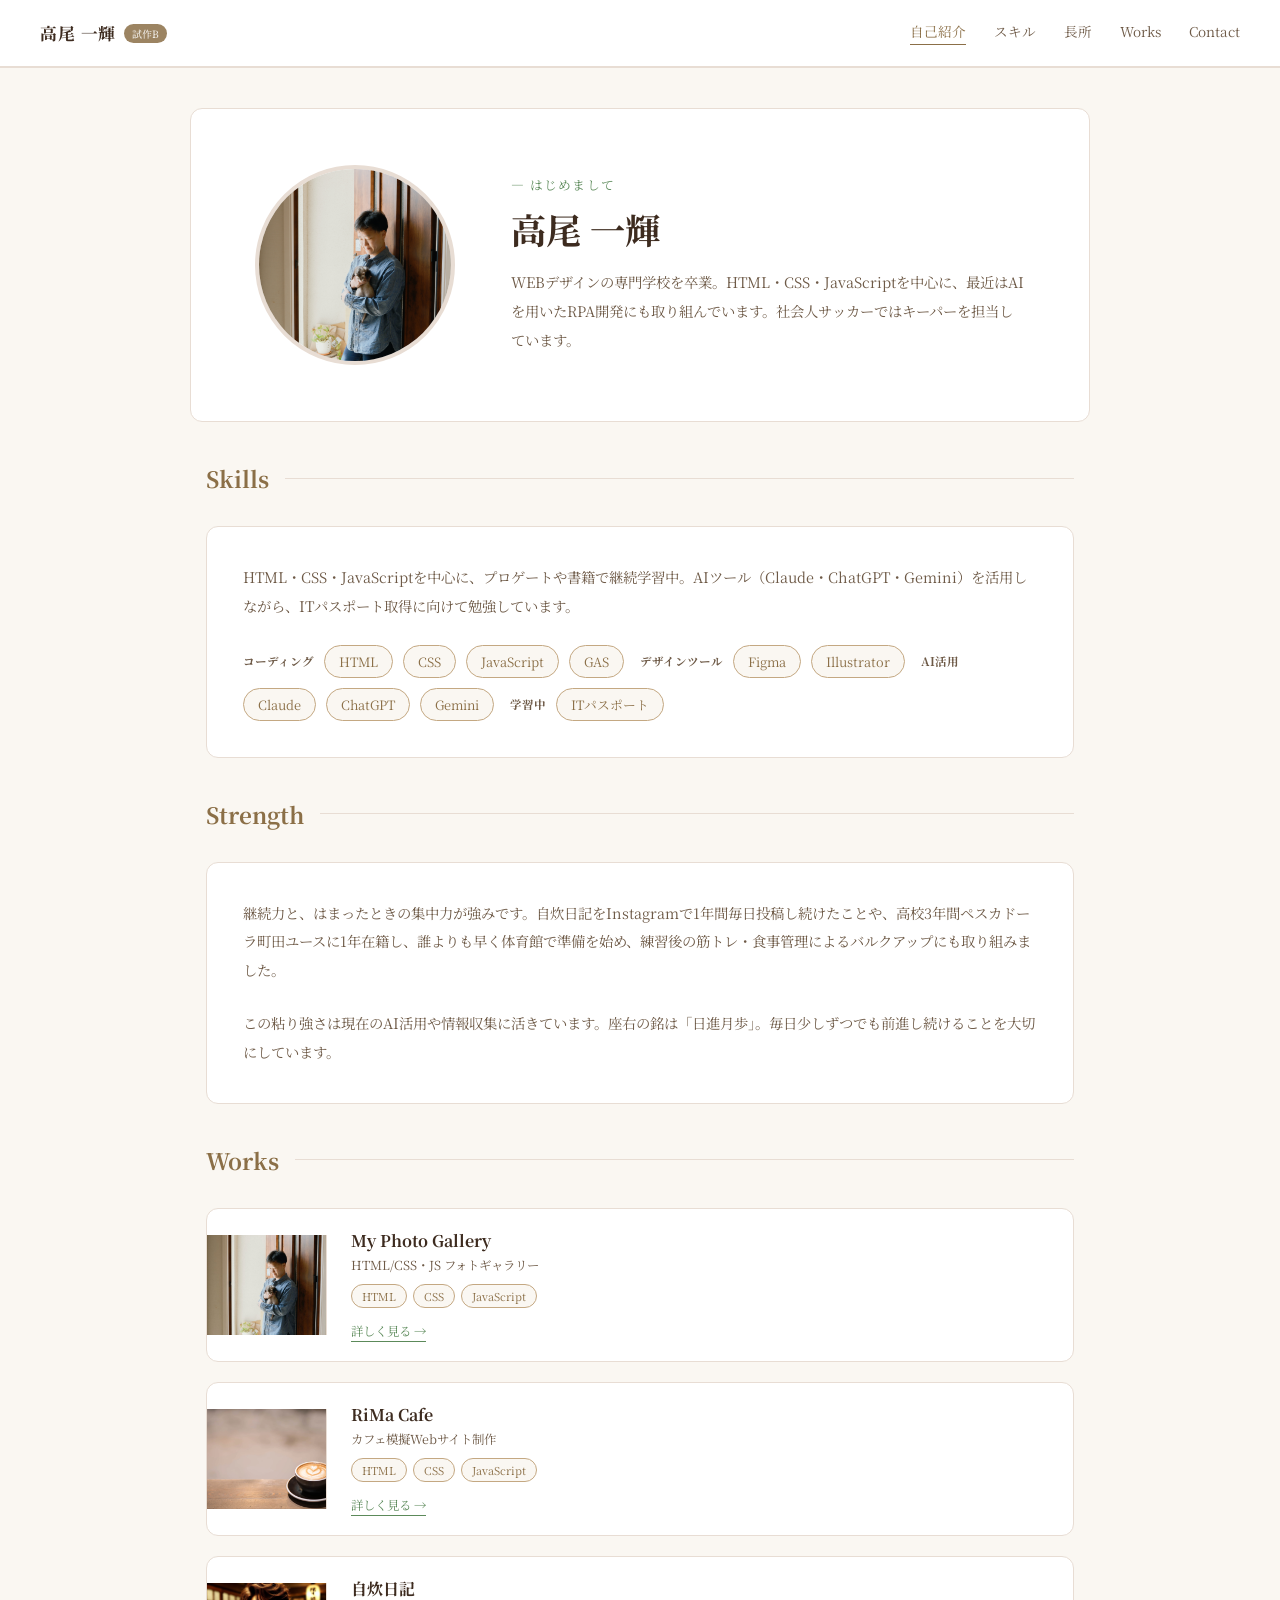
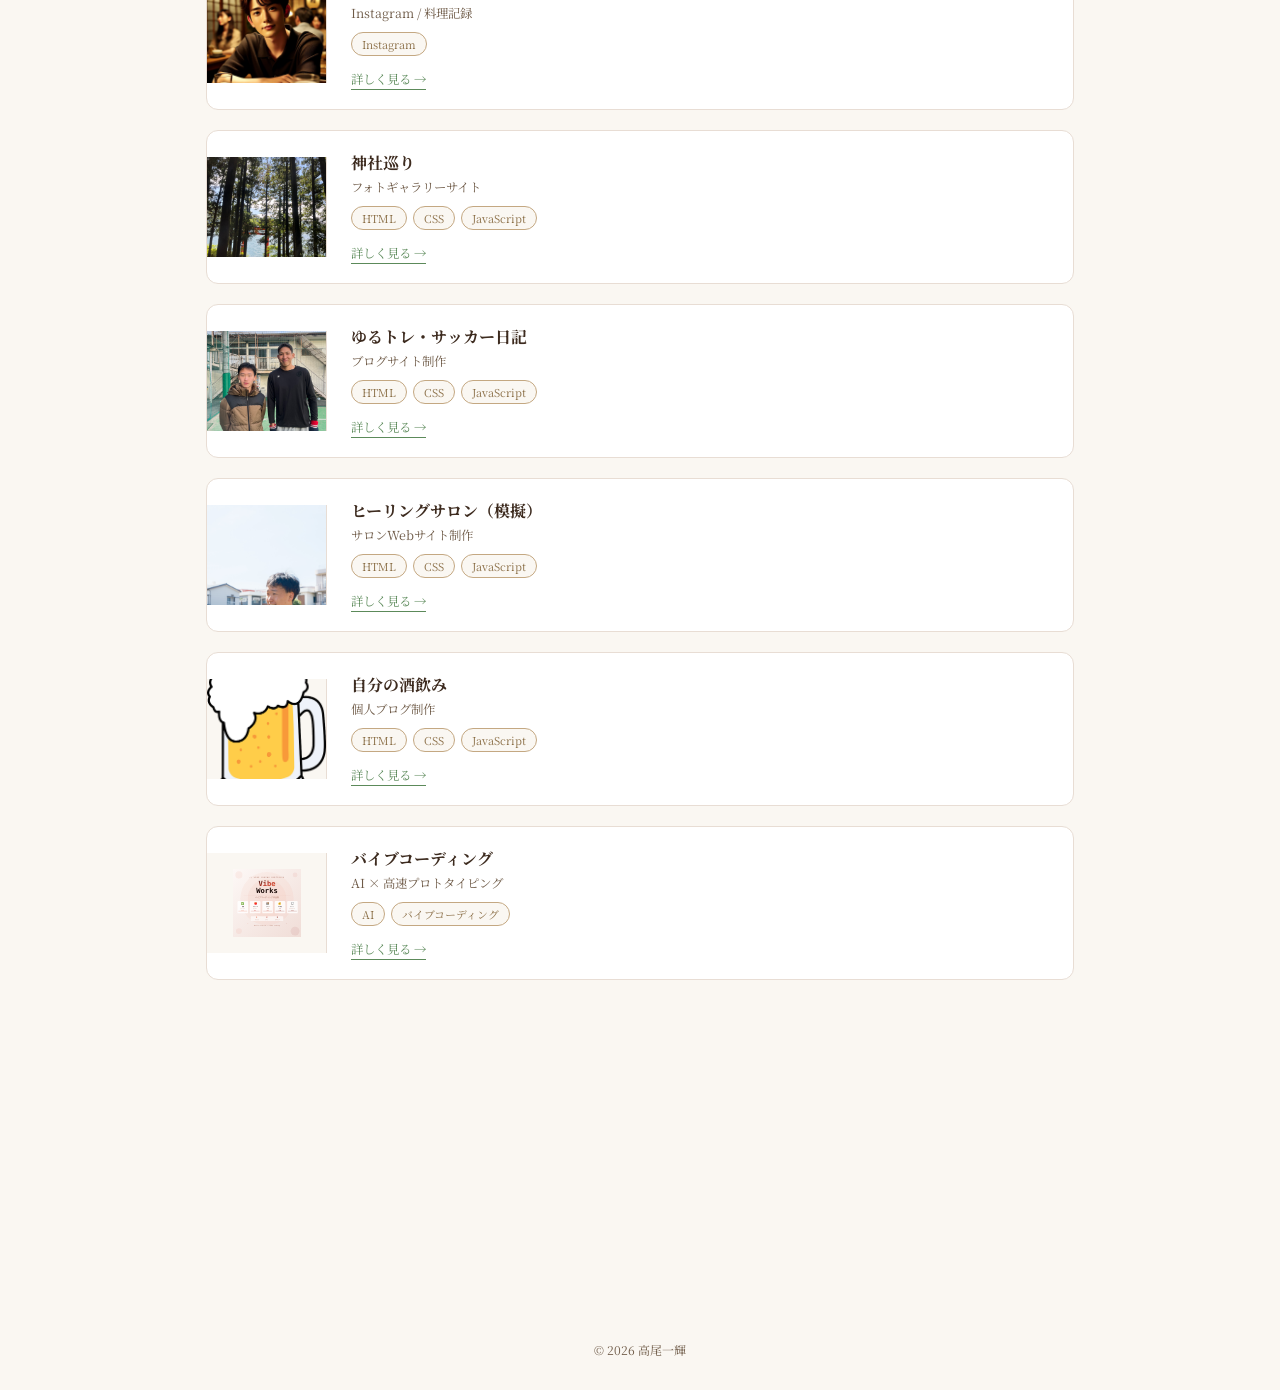
==== portfolio-b/index.html @ 4221ee62 "Add portfolio-b/ as a self-contained standalone copy of mockup B Design B (natural/earth-tone) was c" ====
<!DOCTYPE html>
<html lang="ja">
<head>
<meta charset="UTF-8">
<meta name="viewport" content="width=device-width, initial-scale=1">
<title>高尾一輝　ポートフォリオ</title>
<meta name="description" content="高尾一輝のポートフォリオサイト。HTML/CSS・JavaScript・AI活用によるWeb制作の作品を掲載しています。">
<meta property="og:title" content="高尾一輝　ポートフォリオ">
<meta property="og:description" content="HTML/CSS・JavaScript・AI活用によるWeb制作の作品集">
<meta property="og:type" content="website">
<meta property="og:url" content="https://kazukitakao.netlify.app/">
<meta property="og:image" content="https://kazukitakao.netlify.app/images/og-image.jpg">
<meta name="twitter:card" content="summary_large_image">
<link rel="icon" type="image/png" href="images/kazu_ai.png">
<link rel="preconnect" href="https://fonts.googleapis.com">
<link rel="preconnect" href="https://fonts.gstatic.com" crossorigin>
<link href="https://fonts.googleapis.com/css2?family=Noto+Serif+JP:wght@400;700&display=swap" rel="stylesheet">
<style>
  :root {
    --bg: #FAF7F2;
    --surface: #FFFFFF;
    --text: #3D2B1F;
    --sub: #6E5A47; /* #9C8476はコントラスト不足(3.29〜3.51:1)だったため濃色に(6.1〜6.5:1) */
    --accent: #8B6F47;
    --light: #C4A882;
    --green: #5C8A5A;
    --border: #E8DDD4;
  }
  * { margin: 0; padding: 0; box-sizing: border-box; }
  html { scroll-behavior: smooth; }
  body { font-family: 'Noto Serif JP', serif; background: var(--bg); color: var(--text); }
  section[id] { scroll-margin-top: 84px; }

  .label-badge {
    font-size: 10px; padding: 2px 8px; border-radius: 10px;
    background: var(--accent); color: #fff;
    margin-left: 8px; white-space: nowrap; opacity: 0.85; flex-shrink: 0;
  }

  /* Header */
  header {
    background: var(--surface);
    border-bottom: 2px solid var(--border);
    display: flex; align-items: center;
    padding: 0 40px; height: 68px;
    position: sticky; top: 0; z-index: 100;
  }
  header h1 { font-size: 1.05rem; font-weight: 700; color: var(--text); letter-spacing: 0.05em; }
  .desktop-nav { margin-left: auto; display: flex; gap: 28px; }
  .desktop-nav a {
    font-size: 0.85rem; color: var(--sub);
    text-decoration: none; position: relative; padding-bottom: 4px;
  }
  .desktop-nav a::after {
    content: ''; position: absolute; bottom: 0; left: 0;
    width: 0; height: 1px; background: var(--accent);
    transition: width 0.3s;
  }
  .desktop-nav a:hover::after { width: 100%; }
  .desktop-nav a:hover { color: var(--accent); }

  /* ハンバーガー（モバイルのみ） */
  .hamburger {
    display: none;
    width: 44px; height: 44px;
    border: none; background: transparent;
    cursor: pointer; position: relative; z-index: 200;
    margin-left: auto;
  }
  .hamburger span {
    display: block; position: absolute; left: 50%; top: 50%;
    width: 20px; height: 2px; background: var(--accent);
    transform: translate(-50%, -50%);
    transition: all 0.3s;
  }
  .hamburger span:nth-child(1) { margin-top: -6px; }
  .hamburger span:nth-child(3) { margin-top: 6px; }
  .hamburger.active span:nth-child(1) { margin-top: 0; transform: translate(-50%, -50%) rotate(45deg); }
  .hamburger.active span:nth-child(2) { opacity: 0; }
  .hamburger.active span:nth-child(3) { margin-top: 0; transform: translate(-50%, -50%) rotate(-45deg); }

  .mobile-nav {
    position: fixed; top: 68px; right: -100%;
    width: 72%; max-width: 280px; height: calc(100vh - 68px);
    background: var(--surface); border-left: 1px solid var(--border);
    transition: right 0.3s; z-index: 150;
    display: flex; flex-direction: column; padding: 12px 0;
  }
  .mobile-nav.open { right: 0; }
  .mobile-nav a {
    padding: 16px 32px; color: var(--text); text-decoration: none;
    font-size: 0.9rem; border-bottom: 1px solid var(--border);
  }

  /* Hero */
  .hero {
    max-width: 900px; margin: 40px auto;
    background: var(--surface);
    border-radius: 12px;
    padding: 56px 64px;
    display: flex; align-items: center; gap: 56px;
    border: 1px solid var(--border);
  }
  .hero img {
    width: 200px; height: 200px; object-fit: cover;
    border-radius: 50%;
    border: 4px solid var(--border);
    flex-shrink: 0;
  }
  .hero-text .greeting { font-size: 0.8rem; color: var(--green); letter-spacing: 0.1em; margin-bottom: 12px; }
  .hero-text h2 { font-size: 2.2rem; font-weight: 700; margin-bottom: 16px; line-height: 1.3; }
  .hero-text p { font-size: 0.9rem; line-height: 2; color: var(--sub); }

  /* Section */
  section { max-width: 900px; margin: 40px auto; padding: 0 16px; }

  .section-header {
    display: flex; align-items: center; gap: 16px; margin-bottom: 32px;
  }
  .section-header h2 { font-size: 1.4rem; color: var(--accent); }
  .section-header::after {
    content: ''; flex: 1; height: 1px; background: var(--border);
  }

  /* Works */
  .works-list { display: flex; flex-direction: column; gap: 20px; }
  .work-card {
    background: var(--surface); border: 1px solid var(--border);
    border-radius: 12px; overflow: hidden;
    display: flex; align-items: center;
    transition: box-shadow 0.3s, transform 0.3s;
  }
  .work-card:hover { box-shadow: 0 6px 24px rgba(139,111,71,0.16); transform: translateY(-3px); }
  .work-card .thumb {
    width: 120px; height: 100px; flex-shrink: 0;
    object-fit: cover;
    background: var(--bg);
    border-right: 1px solid var(--border);
  }
  .work-card .card-body { padding: 20px 24px; text-align: left; }
  .work-card .card-title { font-size: 1rem; font-weight: 700; margin-bottom: 4px; }
  .work-card .card-sub { font-size: 0.78rem; color: var(--sub); margin-bottom: 10px; }
  .card-tags { display: flex; flex-wrap: wrap; gap: 6px; margin-bottom: 10px; }
  .tag-mini {
    font-size: 0.68rem; padding: 3px 10px;
    background: var(--bg); border: 1px solid var(--light);
    border-radius: 12px; color: var(--accent);
  }
  .work-card a.view-link {
    font-size: 0.78rem; color: var(--green);
    text-decoration: none; border-bottom: 1px solid var(--green);
    padding-bottom: 1px; transition: opacity 0.2s;
  }
  .work-card a.view-link:hover { opacity: 0.7; }

  /* Skills / Strength */
  .skills-box {
    background: var(--surface); border: 1px solid var(--border);
    border-radius: 12px; padding: 36px;
  }
  .skills-box p { font-size: 0.9rem; line-height: 2; color: var(--sub); margin-bottom: 24px; }
  .skills-box p:last-child { margin-bottom: 0; }
  .skill-tags { display: flex; flex-wrap: wrap; align-items: center; gap: 10px; }
  .tag-group-label { font-size: 0.72rem; font-weight: 700; color: var(--sub); margin-left: 6px; }
  .tag-group-label:first-child { margin-left: 0; }
  .tag {
    font-size: 0.8rem; padding: 6px 14px;
    background: var(--bg); border: 1px solid var(--light);
    border-radius: 20px; color: var(--accent);
  }

  /* Contact */
  .contact-box {
    background: var(--accent);
    border-radius: 12px; padding: 56px;
    text-align: center; margin-bottom: 40px;
  }
  .contact-box h3 { color: #fff; font-size: 1.4rem; margin-bottom: 8px; }
  .contact-box p { color: rgba(255,255,255,0.75); font-size: 0.85rem; margin-bottom: 28px; }
  .contact-box .contact-btn {
    display: inline-block;
    background: #fff; color: var(--accent);
    border: none; border-radius: 30px;
    padding: 14px 36px; font-size: 0.95rem; font-weight: 700;
    font-family: 'Noto Serif JP', serif;
    text-decoration: none;
    cursor: pointer; transition: transform 0.2s;
  }
  .contact-box .contact-btn:hover { transform: scale(1.03); }

  footer { text-align: center; padding: 32px; color: var(--sub); font-size: 0.75rem; }

  /* ナビ：現在地ハイライト（PC・モバイル共通） */
  .desktop-nav a.current { color: var(--accent); }
  .desktop-nav a.current::after { width: 100%; }
  .mobile-nav a.current { color: var(--accent); font-weight: 700; background: var(--bg); }

  /* トップへ戻るボタン */
  #to-top {
    position: fixed; right: 24px; bottom: 24px; z-index: 900;
    width: 48px; height: 48px; border: none; border-radius: 50%;
    background: var(--accent); color: #fff; font-size: 1.2rem; cursor: pointer;
    opacity: 0; visibility: hidden; transform: translateY(12px);
    transition: opacity 0.3s, transform 0.3s, visibility 0.3s;
  }
  #to-top.visible { opacity: 1; visibility: visible; transform: none; }
  #to-top:hover { transform: scale(1.05); }

  /* スクロール出現アニメーション */
  .fade-up { opacity: 0; transform: translateY(24px); transition: opacity 0.7s ease, transform 0.7s ease; }
  .fade-up.is-visible { opacity: 1; transform: none; }

  @media (prefers-reduced-motion: reduce) {
    html { scroll-behavior: auto; }
    .fade-up { opacity: 1; transform: none; transition: none; }
  }

  /* レスポンシブ */
  @media (max-width: 700px) {
    header { padding: 0 20px; }
    .desktop-nav { display: none; }
    .hamburger { display: block; }
    .hero { flex-direction: column; text-align: center; padding: 40px 24px; gap: 24px; margin: 16px; }
    .hero img { width: 150px; height: 150px; }
    .work-card { flex-direction: column; align-items: stretch; }
    .work-card .thumb { width: 100%; height: 160px; border-right: none; border-bottom: 1px solid var(--border); }
    .work-card .card-body { text-align: center; }
  }

  /* ===== ロゴスプラッシュ（KAZUKI TAKAO ブランドマーク） =====
     4-1-4方式：完成画像1枚をそのままフェードアップ表示するだけのシンプルな構成。
     Figmaでフォント・文字サイズ調整済みの完成画像(kt-logo-full.png)を
     分割・再配置せず実物のまま使うことで、位置ズレ等のトラブルを避ける。 */
  body.kt-splash-active { overflow: hidden; }
  #kt-splash {
    position: fixed; inset: 0; z-index: 9999;
    background: #ffffff;
    display: flex; align-items: center; justify-content: center;
    transition: opacity 0.6s ease;
  }
  #kt-splash.fadeout { opacity: 0; pointer-events: none; }

  #kt-splash-logo {
    width: min(88vw, 460px); height: auto;
    opacity: 0;
    animation: kt-logo-zoomin 0.8s ease forwards;
  }
  @keyframes kt-logo-zoomin {
    from { opacity: 0; transform: scale(0.85); }
    to { opacity: 1; transform: scale(1); }
  }

  @media (prefers-reduced-motion: reduce) {
    #kt-splash { display: none; }
  }
</style>
</head>
<body>

<div id="kt-splash" aria-hidden="true">
  <img id="kt-splash-logo" src="images/kt-logo-full.png" alt="KAZUKI TAKAO">
</div>

<header>
  <h1>高尾 一輝</h1>
  <span class="label-badge">試作B</span>
  <nav class="desktop-nav">
    <a href="#about">自己紹介</a>
    <a href="#skills">スキル</a>
    <a href="#strength">長所</a>
    <a href="#works">Works</a>
    <a href="#contact">Contact</a>
  </nav>
  <button class="hamburger" type="button" aria-label="メニューを開く" aria-expanded="false" aria-controls="mobile-nav">
    <span></span><span></span><span></span>
  </button>
</header>

<nav id="mobile-nav" class="mobile-nav" aria-label="モバイルメニュー">
  <a href="#about">自己紹介</a>
  <a href="#skills">スキル</a>
  <a href="#strength">長所</a>
  <a href="#works">Works</a>
  <a href="#contact">Contact</a>
</nav>

<div class="hero" id="about">
  <img src="images/profile_new.jpeg" alt="プロフィール写真">
  <div class="hero-text">
    <div class="greeting">— はじめまして</div>
    <h2>高尾 一輝</h2>
    <p>WEBデザインの専門学校を卒業。HTML・CSS・JavaScriptを中心に、最近はAIを用いたRPA開発にも取り組んでいます。社会人サッカーではキーパーを担当しています。</p>
  </div>
</div>

<section id="skills">
  <div class="section-header"><h2>Skills</h2></div>
  <div class="skills-box">
    <p>HTML・CSS・JavaScriptを中心に、プロゲートや書籍で継続学習中。AIツール（Claude・ChatGPT・Gemini）を活用しながら、ITパスポート取得に向けて勉強しています。</p>
    <div class="skill-tags">
      <span class="tag-group-label">コーディング</span>
      <span class="tag">HTML</span>
      <span class="tag">CSS</span>
      <span class="tag">JavaScript</span>
      <span class="tag">GAS</span>
      <span class="tag-group-label">デザインツール</span>
      <span class="tag">Figma</span>
      <span class="tag">Illustrator</span>
      <span class="tag-group-label">AI活用</span>
      <span class="tag">Claude</span>
      <span class="tag">ChatGPT</span>
      <span class="tag">Gemini</span>
      <span class="tag-group-label">学習中</span>
      <span class="tag">ITパスポート</span>
    </div>
  </div>
</section>

<section id="strength">
  <div class="section-header"><h2>Strength</h2></div>
  <div class="skills-box">
    <p>継続力と、はまったときの集中力が強みです。自炊日記をInstagramで1年間毎日投稿し続けたことや、高校3年間ペスカドーラ町田ユースに1年在籍し、誰よりも早く体育館で準備を始め、練習後の筋トレ・食事管理によるバルクアップにも取り組みました。</p>
    <p>この粘り強さは現在のAI活用や情報収集に活きています。座右の銘は「日進月歩」。毎日少しずつでも前進し続けることを大切にしています。</p>
  </div>
</section>

<section id="works">
  <div class="section-header"><h2>Works</h2></div>
  <div class="works-list">
    <div class="work-card">
      <img class="thumb" loading="lazy" src="images/gallery_sample.jpeg" alt="My Photo Gallery">
      <div class="card-body">
        <div class="card-title">My Photo Gallery</div>
        <div class="card-sub">HTML/CSS・JS フォトギャラリー</div>
        <div class="card-tags"><span class="tag-mini">HTML</span><span class="tag-mini">CSS</span><span class="tag-mini">JavaScript</span></div>
        <a class="view-link" href="https://kazukitakao.netlify.app/My_photo_gallery/" target="_blank" rel="noopener">詳しく見る →</a>
      </div>
    </div>
    <div class="work-card">
      <img class="thumb" loading="lazy" src="images/hero_pc.webp" alt="RiMa Cafe">
      <div class="card-body">
        <div class="card-title">RiMa Cafe</div>
        <div class="card-sub">カフェ模擬Webサイト制作</div>
        <div class="card-tags"><span class="tag-mini">HTML</span><span class="tag-mini">CSS</span><span class="tag-mini">JavaScript</span></div>
        <a class="view-link" href="https://kazukitakao.netlify.app/rimacafe/" target="_blank" rel="noopener">詳しく見る →</a>
      </div>
    </div>
    <div class="work-card">
      <img class="thumb" loading="lazy" src="images/kazu_ai.png" alt="自炊日記">
      <div class="card-body">
        <div class="card-title">自炊日記</div>
        <div class="card-sub">Instagram / 料理記録</div>
        <div class="card-tags"><span class="tag-mini">Instagram</span></div>
        <a class="view-link" href="https://www.instagram.com/cooking.kazu01" target="_blank" rel="noopener">詳しく見る →</a>
      </div>
    </div>
    <div class="work-card">
      <img class="thumb" loading="lazy" src="images/img_2055.jpg" alt="神社巡り">
      <div class="card-body">
        <div class="card-title">神社巡り</div>
        <div class="card-sub">フォトギャラリーサイト</div>
        <div class="card-tags"><span class="tag-mini">HTML</span><span class="tag-mini">CSS</span><span class="tag-mini">JavaScript</span></div>
        <a class="view-link" href="https://kazukitakao.netlify.app/Demo-gallery/" target="_blank" rel="noopener">詳しく見る →</a>
      </div>
    </div>
    <div class="work-card">
      <img class="thumb" loading="lazy" src="images/grant4.jpeg" alt="ゆるトレ・サッカー日記">
      <div class="card-body">
        <div class="card-title">ゆるトレ・サッカー日記</div>
        <div class="card-sub">ブログサイト制作</div>
        <div class="card-tags"><span class="tag-mini">HTML</span><span class="tag-mini">CSS</span><span class="tag-mini">JavaScript</span></div>
        <a class="view-link" href="https://kazukitakao.netlify.app/kadai2/" target="_blank" rel="noopener">詳しく見る →</a>
      </div>
    </div>
    <div class="work-card">
      <img class="thumb" loading="lazy" src="images/heling_therapist.jpeg" alt="ヒーリングサロン（模擬）" style="object-position: center 25%;">
      <div class="card-body">
        <div class="card-title">ヒーリングサロン（模擬）</div>
        <div class="card-sub">サロンWebサイト制作</div>
        <div class="card-tags"><span class="tag-mini">HTML</span><span class="tag-mini">CSS</span><span class="tag-mini">JavaScript</span></div>
        <a class="view-link" href="https://kazukitakao.netlify.app/heling/" target="_blank" rel="noopener">詳しく見る →</a>
      </div>
    </div>
    <div class="work-card">
      <img class="thumb" loading="lazy" src="images/beel.png" alt="自分の酒飲み">
      <div class="card-body">
        <div class="card-title">自分の酒飲み</div>
        <div class="card-sub">個人ブログ制作</div>
        <div class="card-tags"><span class="tag-mini">HTML</span><span class="tag-mini">CSS</span><span class="tag-mini">JavaScript</span></div>
        <a class="view-link" href="https://kazukitakao.netlify.app/drink/" target="_blank" rel="noopener">詳しく見る →</a>
      </div>
    </div>
    <div class="work-card">
      <img class="thumb" loading="lazy" src="images/vibe_coding.svg" alt="バイブコーディング" style="object-fit: contain; padding: 16px; background: var(--bg);">
      <div class="card-body">
        <div class="card-title">バイブコーディング</div>
        <div class="card-sub">AI × 高速プロトタイピング</div>
        <div class="card-tags"><span class="tag-mini">AI</span><span class="tag-mini">バイブコーディング</span></div>
        <a class="view-link" href="https://kazukitakao.netlify.app/vibe/" target="_blank" rel="noopener">詳しく見る →</a>
      </div>
    </div>
  </div>
</section>

<section id="contact">
  <div class="contact-box">
    <h3>お問い合わせ</h3>
    <p>お仕事のご依頼・ご相談はこちらから</p>
    <a class="contact-btn" href="https://docs.google.com/forms/d/e/1FAIpQLSebplFTU_S-tZXLR4ASSA_NHL0_x-g35ypijREtJYZ09A0PBQ/viewform?usp=sf_link" target="_blank" rel="noopener">お問い合わせフォーム</a>
  </div>
</section>

<footer>© <span id="year"></span> 高尾一輝</footer>

<!-- トップへ戻るボタン -->
<button id="to-top" type="button" aria-label="ページの先頭へ戻る">↑</button>

<script>
  document.getElementById('year').textContent = new Date().getFullYear();

  // ロゴスプラッシュ（4-1-4方式：完成画像1枚をフェードアップ表示するだけ）
  (function () {
    const splash = document.getElementById('kt-splash');
    if (!splash) return;
    const reduceMotion = window.matchMedia('(prefers-reduced-motion: reduce)').matches;
    if (reduceMotion || sessionStorage.getItem('kt_logo_splash_shown_b')) {
      splash.style.display = 'none';
      return;
    }
    sessionStorage.setItem('kt_logo_splash_shown_b', '1');
    document.body.classList.add('kt-splash-active');

    setTimeout(() => {
      splash.classList.add('fadeout');
      document.body.classList.remove('kt-splash-active');
      setTimeout(() => { splash.style.display = 'none'; }, 700);
    }, 1800);
  })();

  // ハンバーガーメニュー
  const hamburger = document.querySelector('.hamburger');
  const mobileNav = document.getElementById('mobile-nav');
  const toggleMenu = (open) => {
    hamburger.classList.toggle('active', open);
    mobileNav.classList.toggle('open', open);
    hamburger.setAttribute('aria-expanded', open);
  };
  hamburger.addEventListener('click', () => toggleMenu(!hamburger.classList.contains('active')));
  mobileNav.querySelectorAll('a').forEach((a) => a.addEventListener('click', () => toggleMenu(false)));

  // スクロール出現アニメーション
  const fadeTargets = document.querySelectorAll('.hero, .skills-box, .work-card, .contact-box');
  fadeTargets.forEach((el) => el.classList.add('fade-up'));
  const io = new IntersectionObserver((entries) => {
    entries.forEach((entry) => {
      if (entry.isIntersecting) {
        entry.target.classList.add('is-visible');
        io.unobserve(entry.target);
      }
    });
  }, { rootMargin: '0px 0px -10% 0px' });
  fadeTargets.forEach((el) => io.observe(el));

  // トップへ戻るボタン
  const toTopBtn = document.getElementById('to-top');
  window.addEventListener('scroll', () => {
    toTopBtn.classList.toggle('visible', window.scrollY > 300);
  }, { passive: true });
  toTopBtn.addEventListener('click', () => {
    window.scrollTo({ top: 0, behavior: 'smooth' });
  });

  // PCナビの現在地ハイライト
  const navLinksAll = document.querySelectorAll('.desktop-nav a, .mobile-nav a');
  const currentObserver = new IntersectionObserver((entries) => {
    entries.forEach((entry) => {
      if (!entry.isIntersecting) return;
      navLinksAll.forEach((link) => {
        link.classList.toggle('current', link.getAttribute('href') === '#' + entry.target.id);
      });
    });
  }, { rootMargin: '-40% 0px -55% 0px' });
  document.querySelectorAll('#about, #skills, #strength, #works, #contact').forEach((sec) => currentObserver.observe(sec));
</script>
</body>
</html>
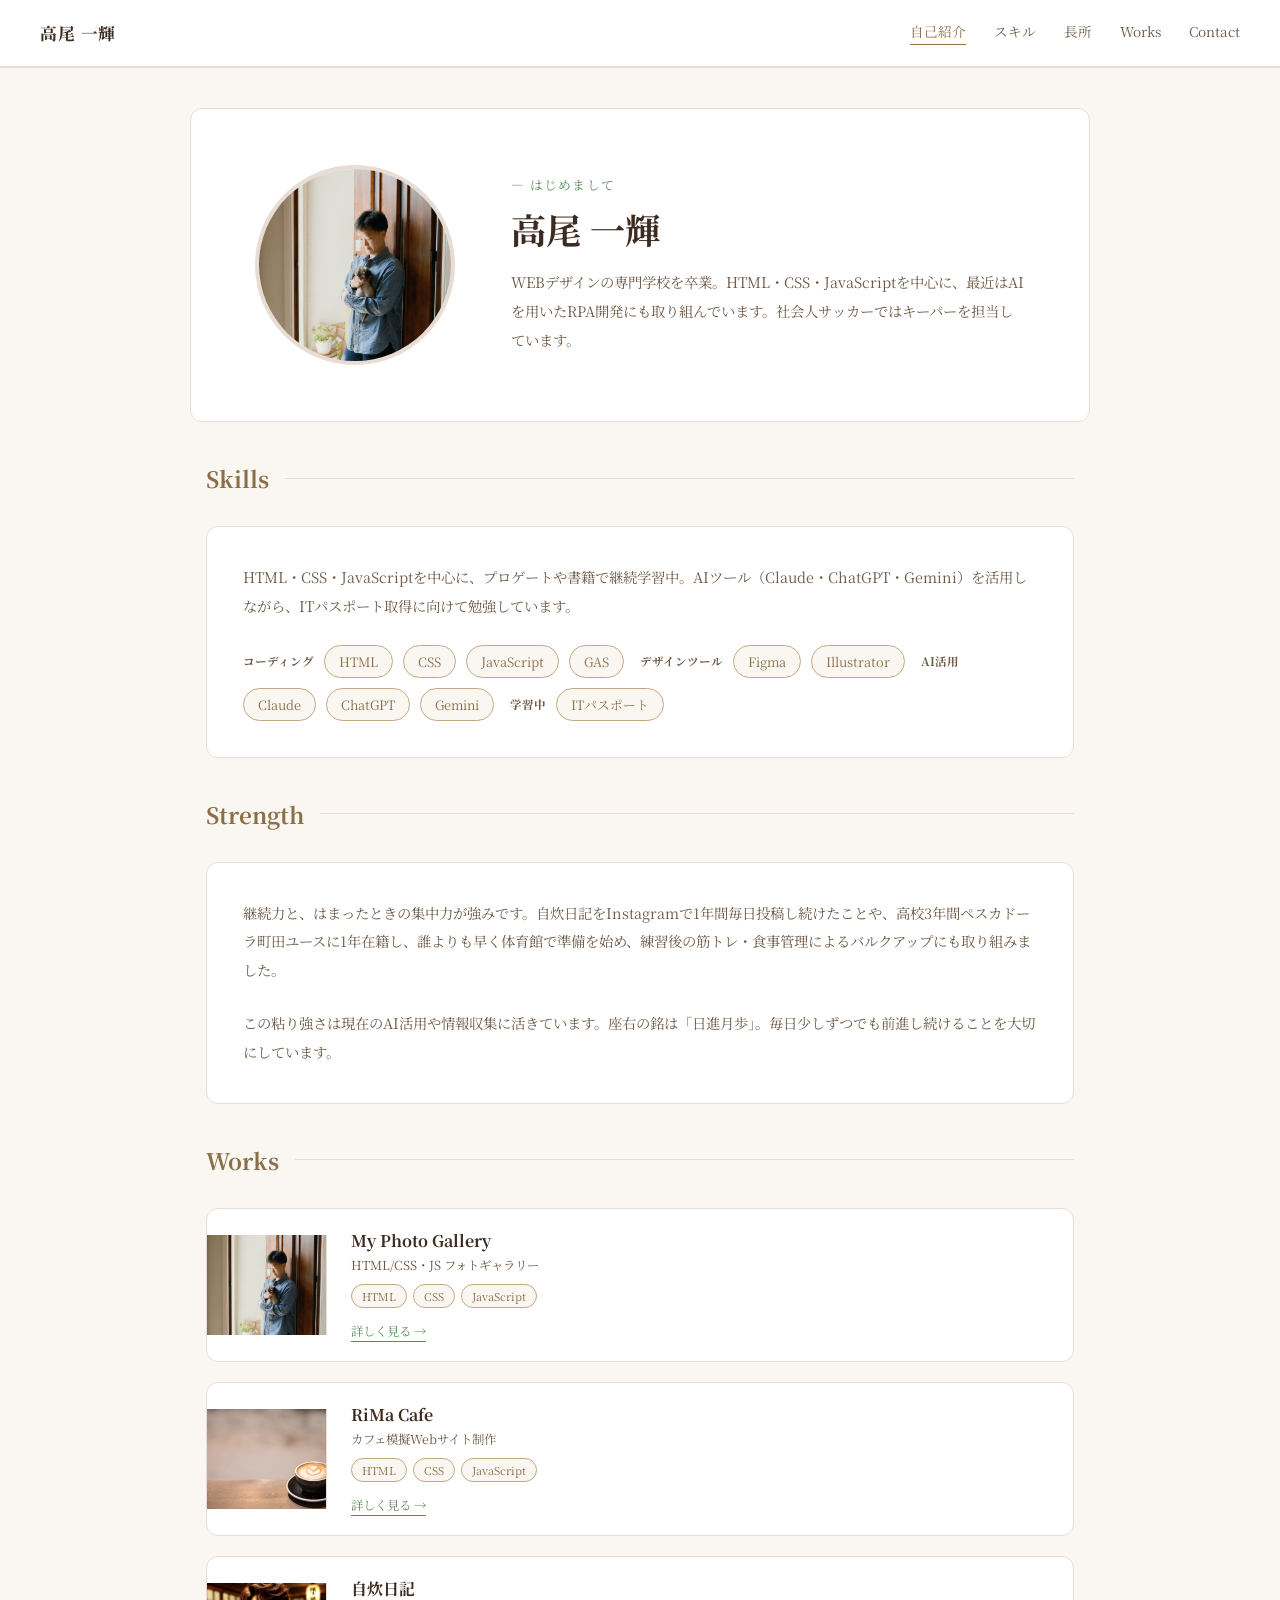
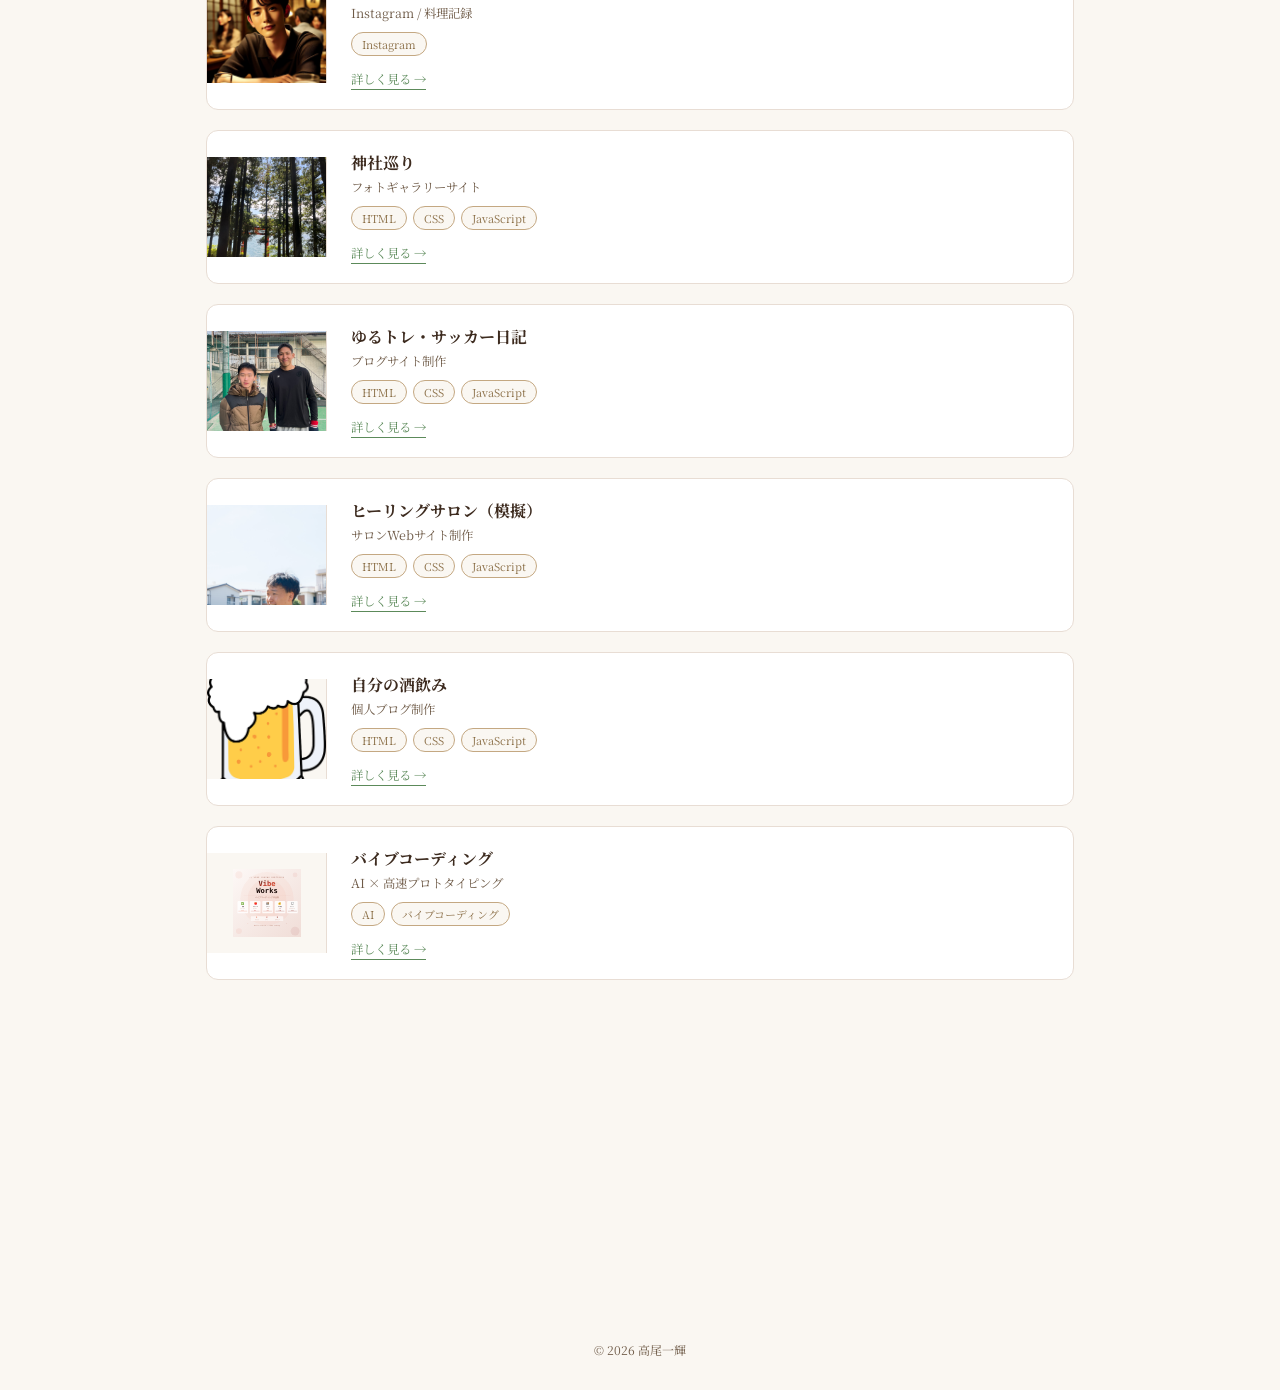
==== commit 32c48e9a: "Remove prototype "試作B" badge from standalone production copy The badge was only meant to distinguish" ====
--- a/portfolio-b/index.html
+++ b/portfolio-b/index.html
@@ -31,12 +31,6 @@
   body { font-family: 'Noto Serif JP', serif; background: var(--bg); color: var(--text); }
   section[id] { scroll-margin-top: 84px; }
 
-  .label-badge {
-    font-size: 10px; padding: 2px 8px; border-radius: 10px;
-    background: var(--accent); color: #fff;
-    margin-left: 8px; white-space: nowrap; opacity: 0.85; flex-shrink: 0;
-  }
-
   /* Header */
   header {
     background: var(--surface);
@@ -263,7 +257,6 @@
 
 <header>
   <h1>高尾 一輝</h1>
-  <span class="label-badge">試作B</span>
   <nav class="desktop-nav">
     <a href="#about">自己紹介</a>
     <a href="#skills">スキル</a>
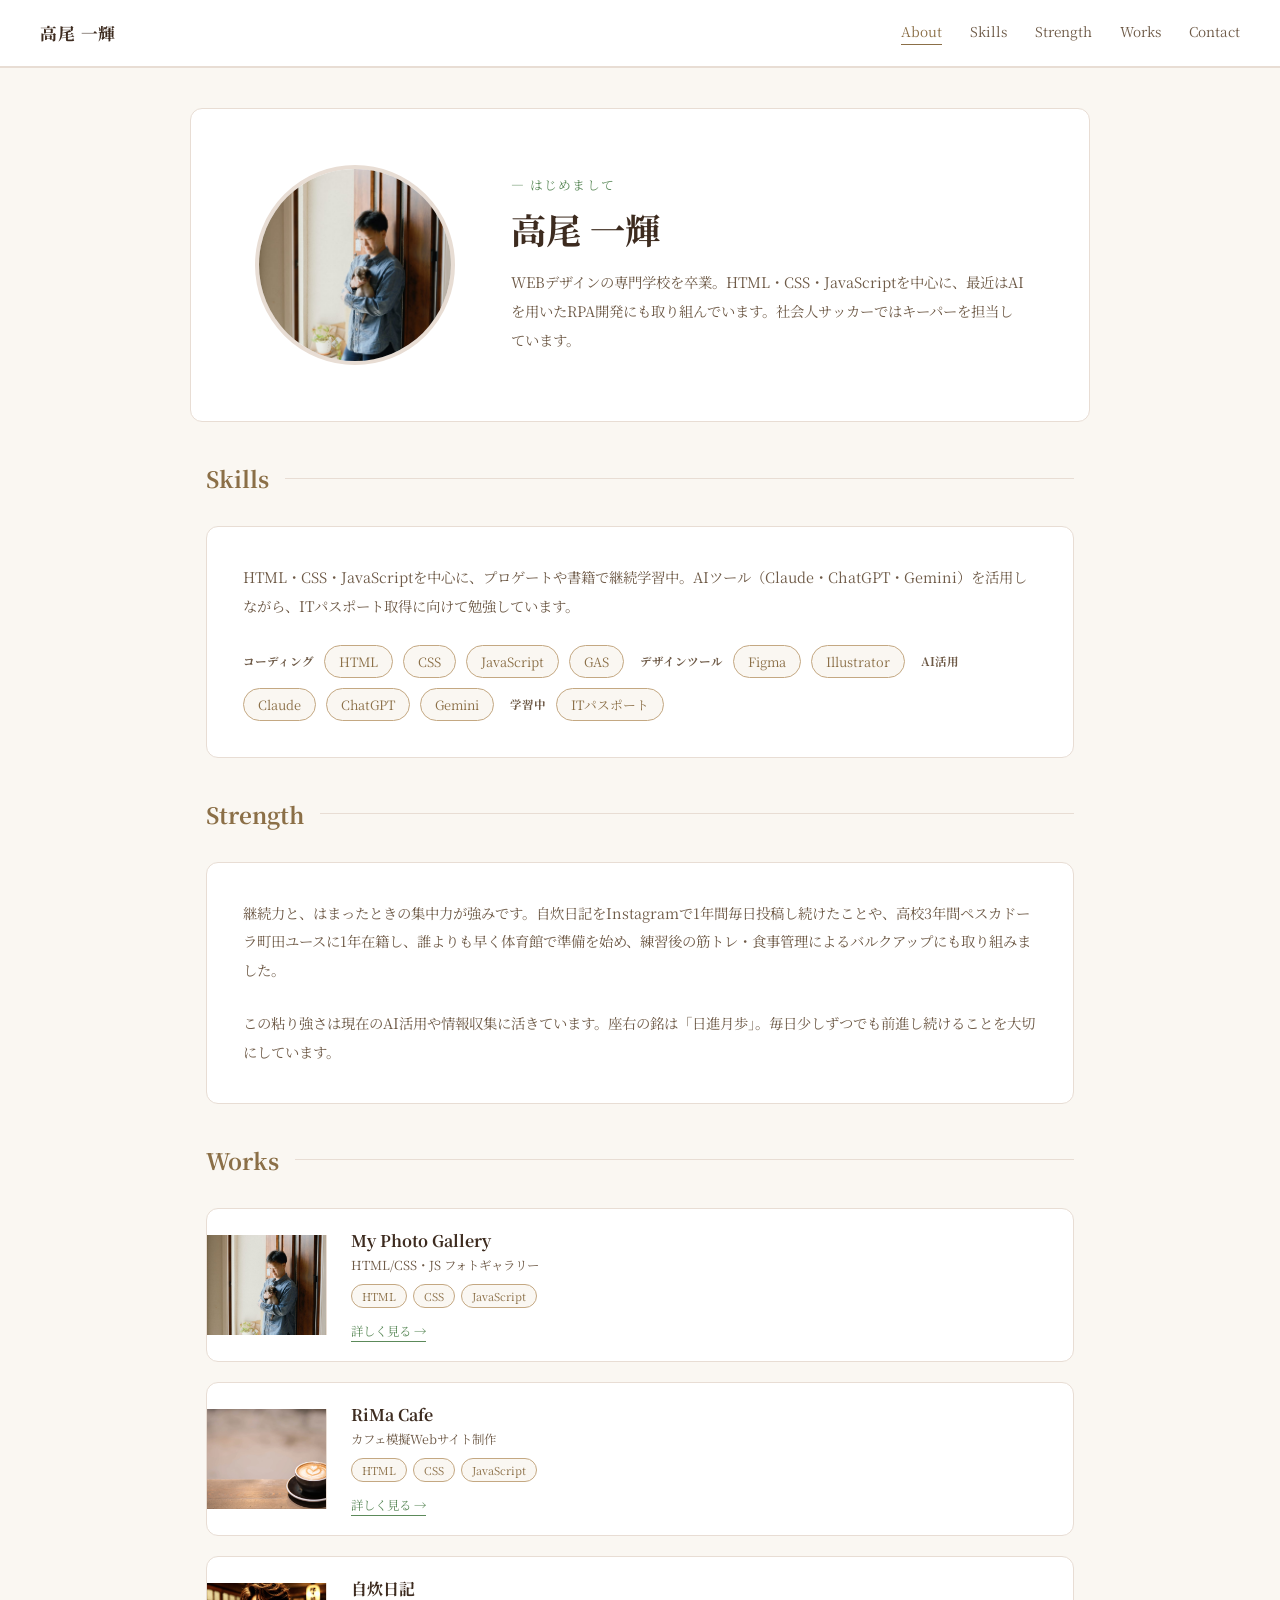
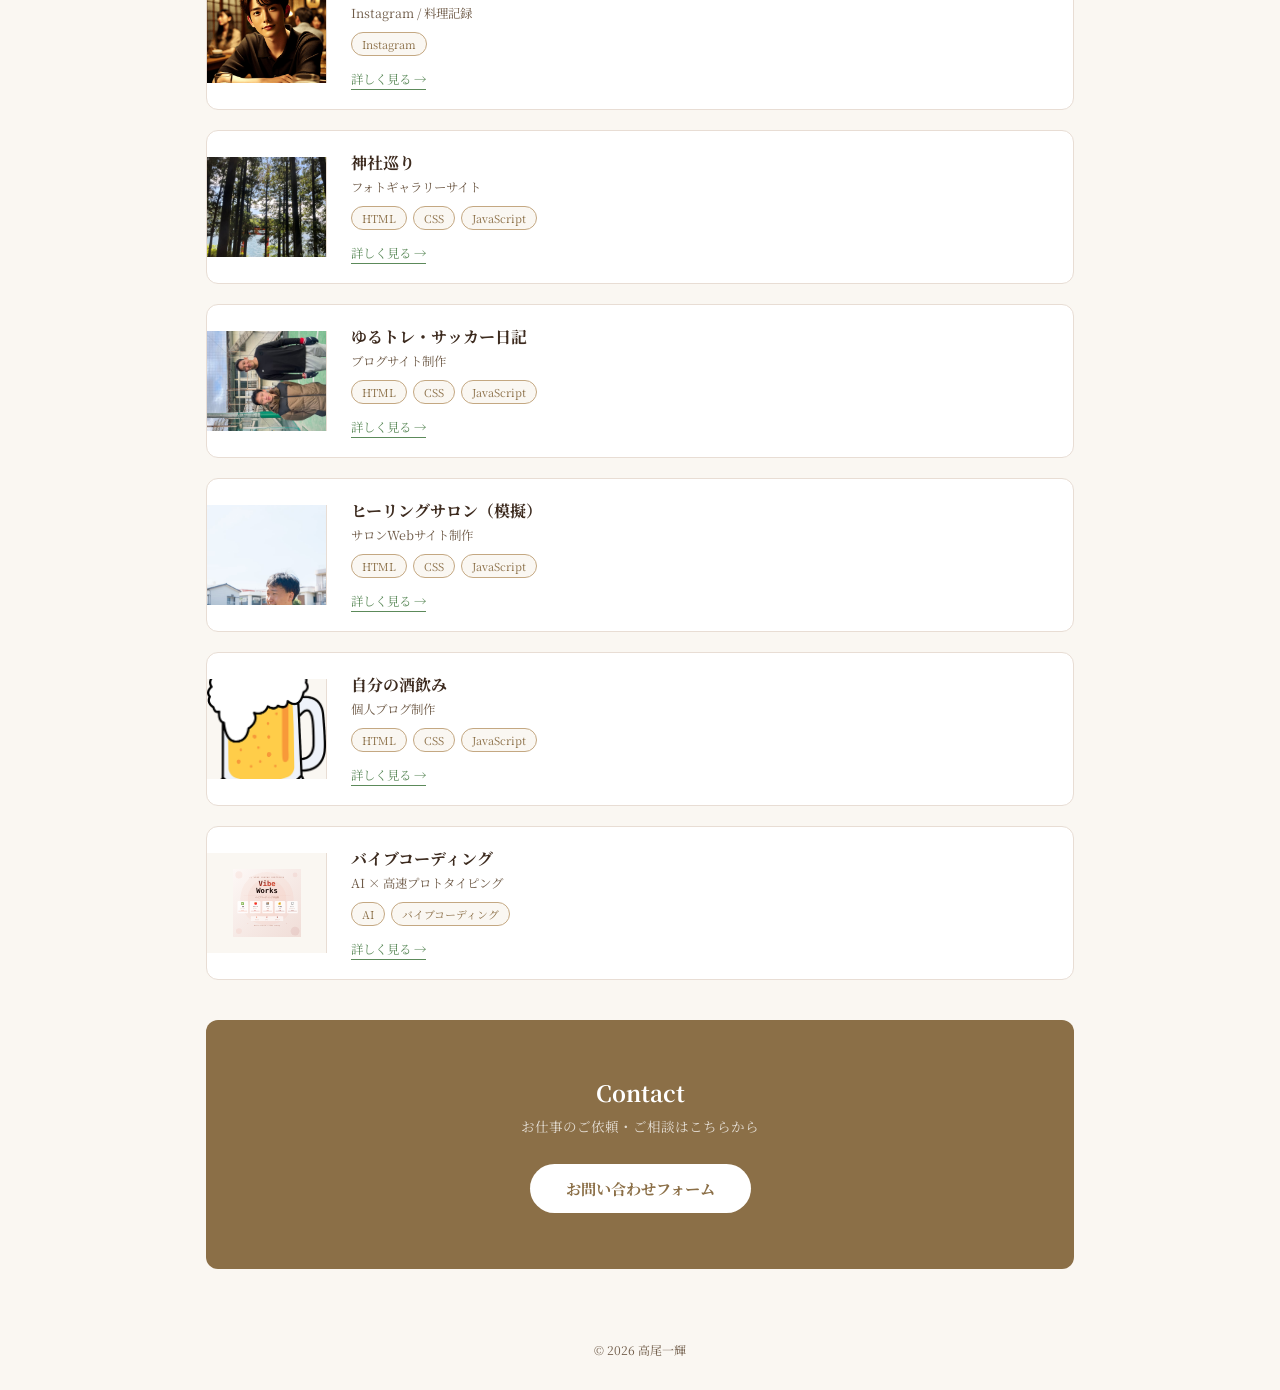
==== commit fda2ef35: "Unify nav/section labels to English Nav and section titles were mixed Japanese/English (自己紹介/スキル/長所 " ====
--- a/portfolio-b/index.html
+++ b/portfolio-b/index.html
@@ -258,9 +258,9 @@
 <header>
   <h1>高尾 一輝</h1>
   <nav class="desktop-nav">
-    <a href="#about">自己紹介</a>
-    <a href="#skills">スキル</a>
-    <a href="#strength">長所</a>
+    <a href="#about">About</a>
+    <a href="#skills">Skills</a>
+    <a href="#strength">Strength</a>
     <a href="#works">Works</a>
     <a href="#contact">Contact</a>
   </nav>
@@ -270,9 +270,9 @@
 </header>
 
 <nav id="mobile-nav" class="mobile-nav" aria-label="モバイルメニュー">
-  <a href="#about">自己紹介</a>
-  <a href="#skills">スキル</a>
-  <a href="#strength">長所</a>
+  <a href="#about">About</a>
+  <a href="#skills">Skills</a>
+  <a href="#strength">Strength</a>
   <a href="#works">Works</a>
   <a href="#contact">Contact</a>
 </nav>
@@ -397,7 +397,7 @@
 
 <section id="contact">
   <div class="contact-box">
-    <h3>お問い合わせ</h3>
+    <h3>Contact</h3>
     <p>お仕事のご依頼・ご相談はこちらから</p>
     <a class="contact-btn" href="https://docs.google.com/forms/d/e/1FAIpQLSebplFTU_S-tZXLR4ASSA_NHL0_x-g35ypijREtJYZ09A0PBQ/viewform?usp=sf_link" target="_blank" rel="noopener">お問い合わせフォーム</a>
   </div>
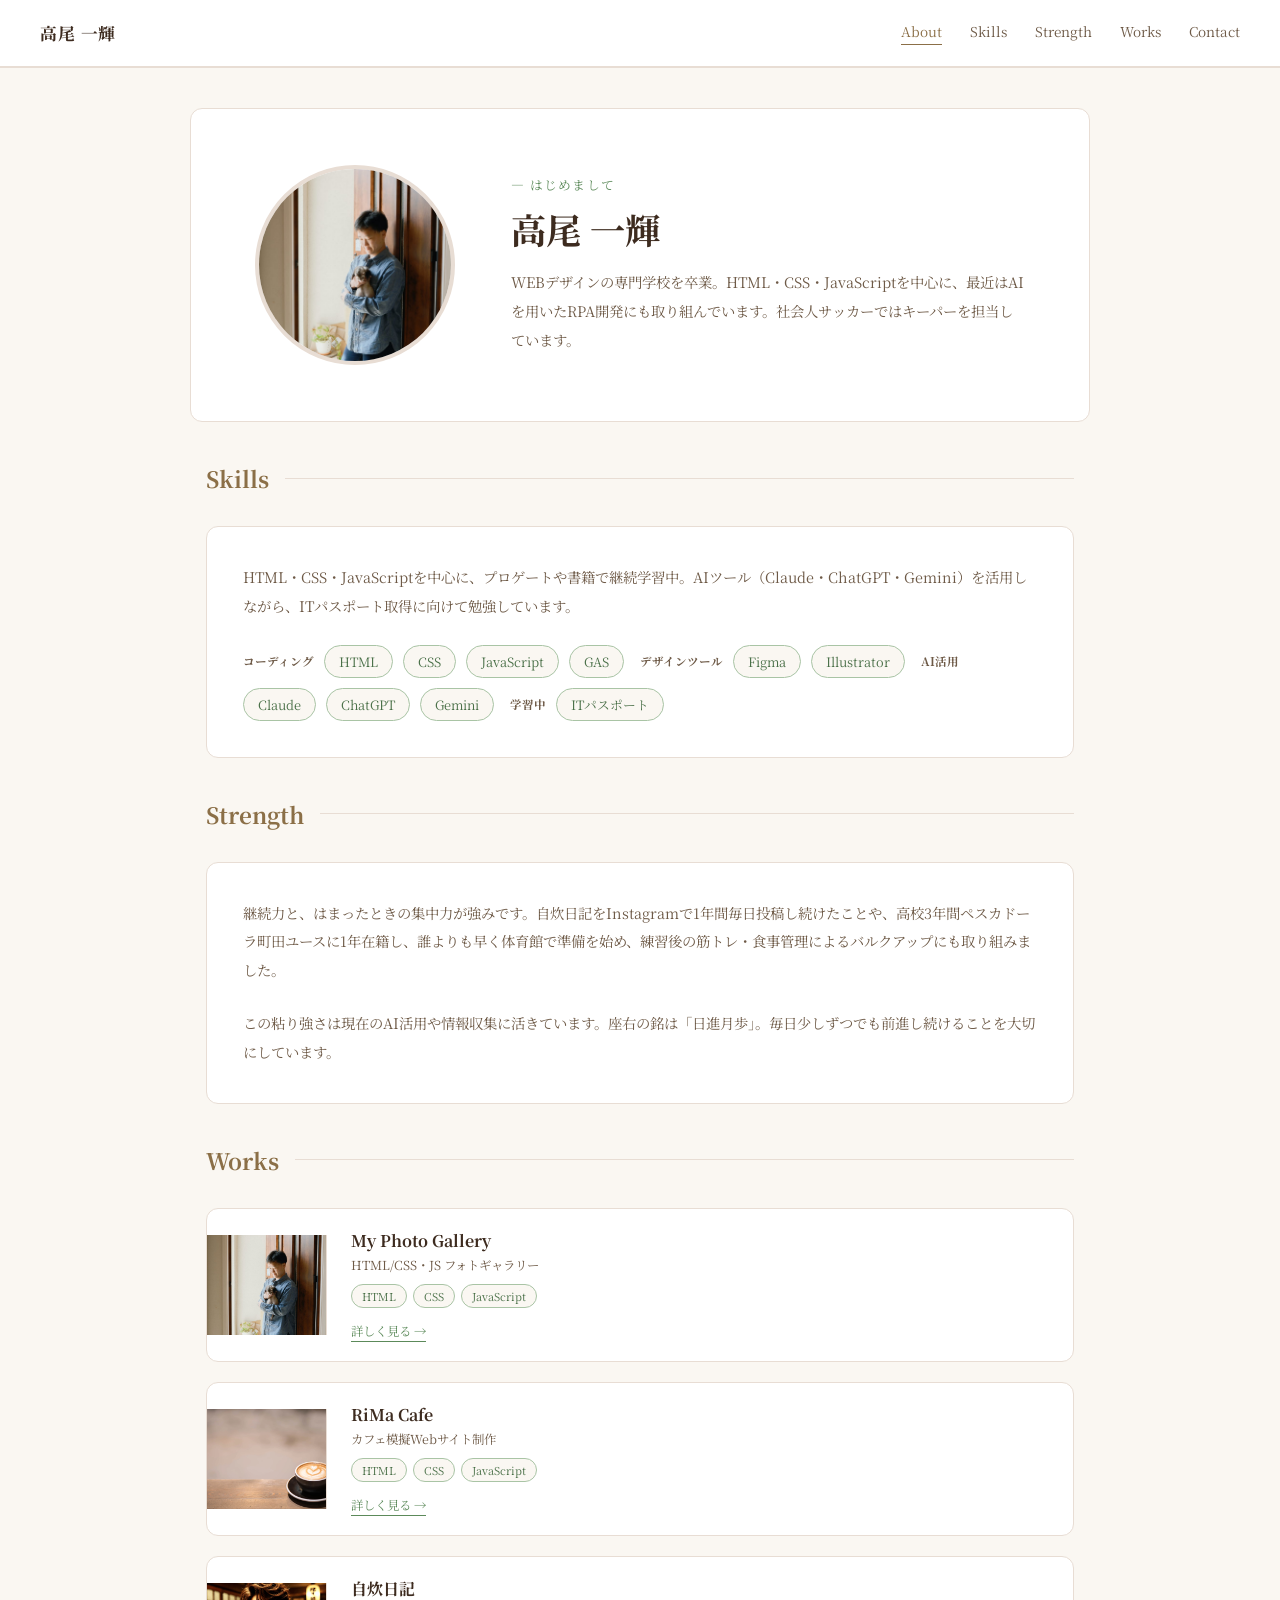
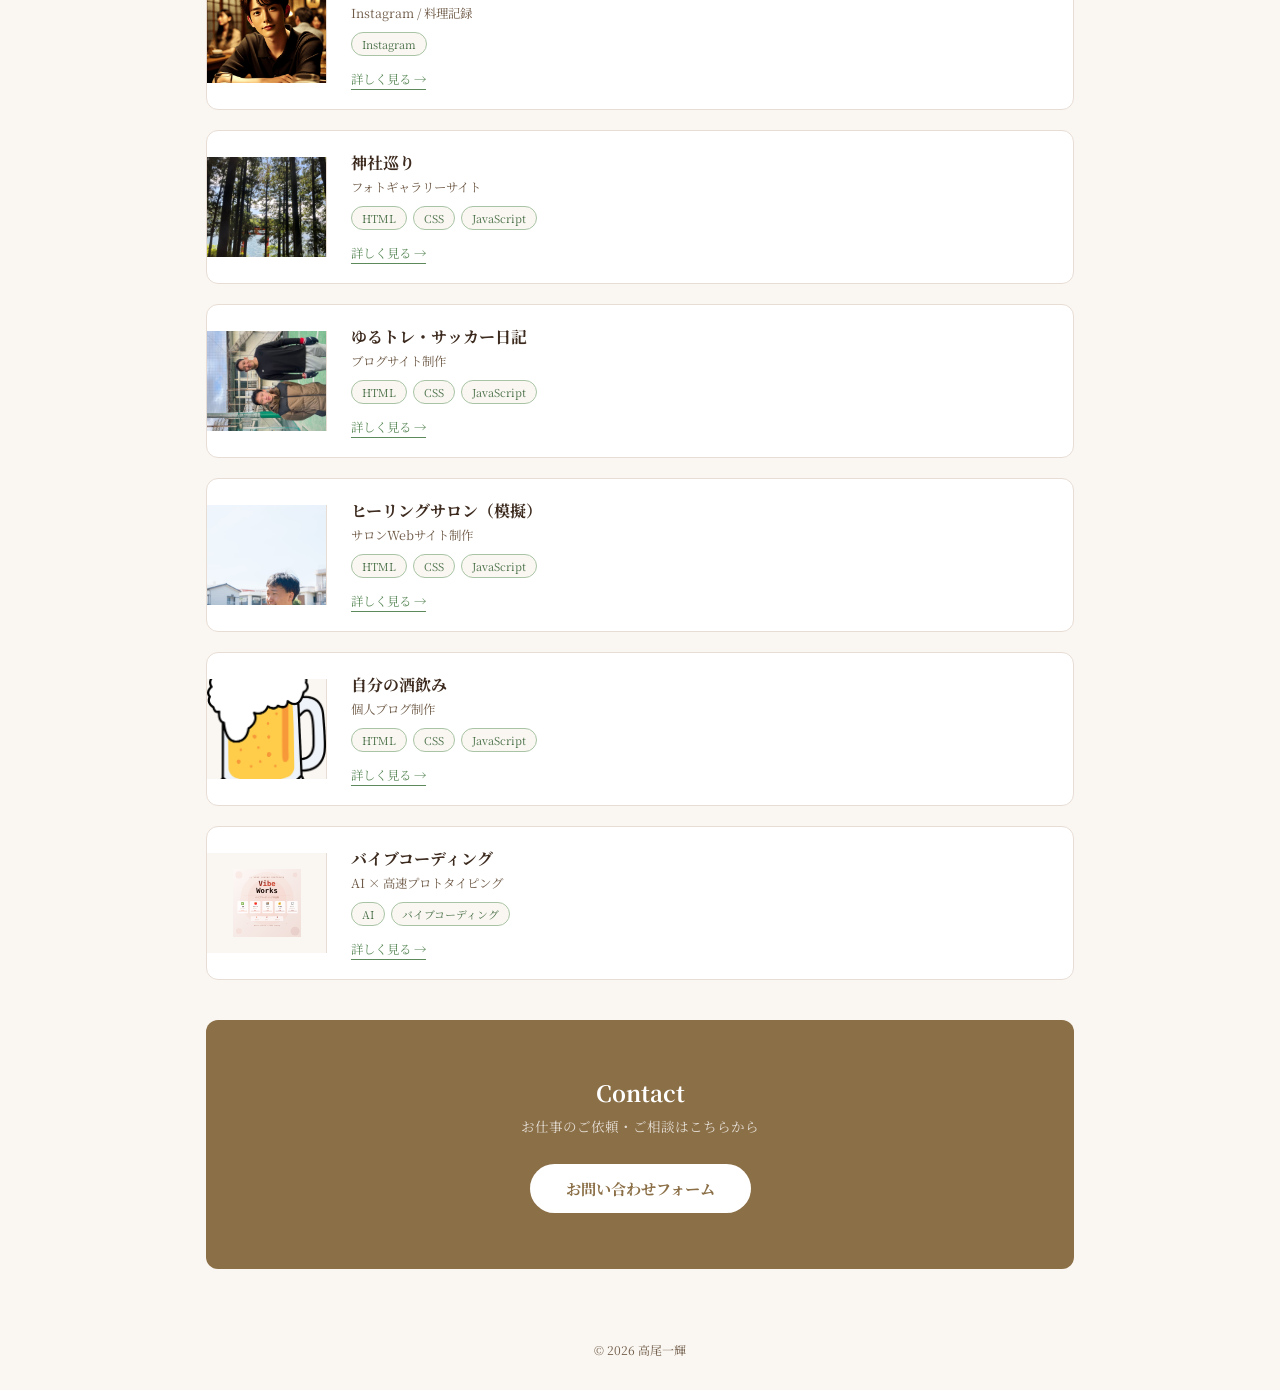
==== commit f64aeee8: "Rebalance color ratio: extend green accent to Skills/Works tags Green was previously used in only tw" ====
--- a/portfolio-b/index.html
+++ b/portfolio-b/index.html
@@ -24,6 +24,8 @@
     --accent: #8B6F47;
     --light: #C4A882;
     --green: #5C8A5A;
+    --green-text: #4A7048; /* タグ文字用：#5C8A5Aは背景とのコントラストが3.75:1でAA未達のため濃色に(5.3:1) */
+    --green-light: #A9C4A5;
     --border: #E8DDD4;
   }
   * { margin: 0; padding: 0; box-sizing: border-box; }
@@ -137,8 +139,8 @@
   .card-tags { display: flex; flex-wrap: wrap; gap: 6px; margin-bottom: 10px; }
   .tag-mini {
     font-size: 0.68rem; padding: 3px 10px;
-    background: var(--bg); border: 1px solid var(--light);
-    border-radius: 12px; color: var(--accent);
+    background: var(--bg); border: 1px solid var(--green-light);
+    border-radius: 12px; color: var(--green-text);
   }
   .work-card a.view-link {
     font-size: 0.78rem; color: var(--green);
@@ -159,8 +161,8 @@
   .tag-group-label:first-child { margin-left: 0; }
   .tag {
     font-size: 0.8rem; padding: 6px 14px;
-    background: var(--bg); border: 1px solid var(--light);
-    border-radius: 20px; color: var(--accent);
+    background: var(--bg); border: 1px solid var(--green-light);
+    border-radius: 20px; color: var(--green-text);
   }
 
   /* Contact */
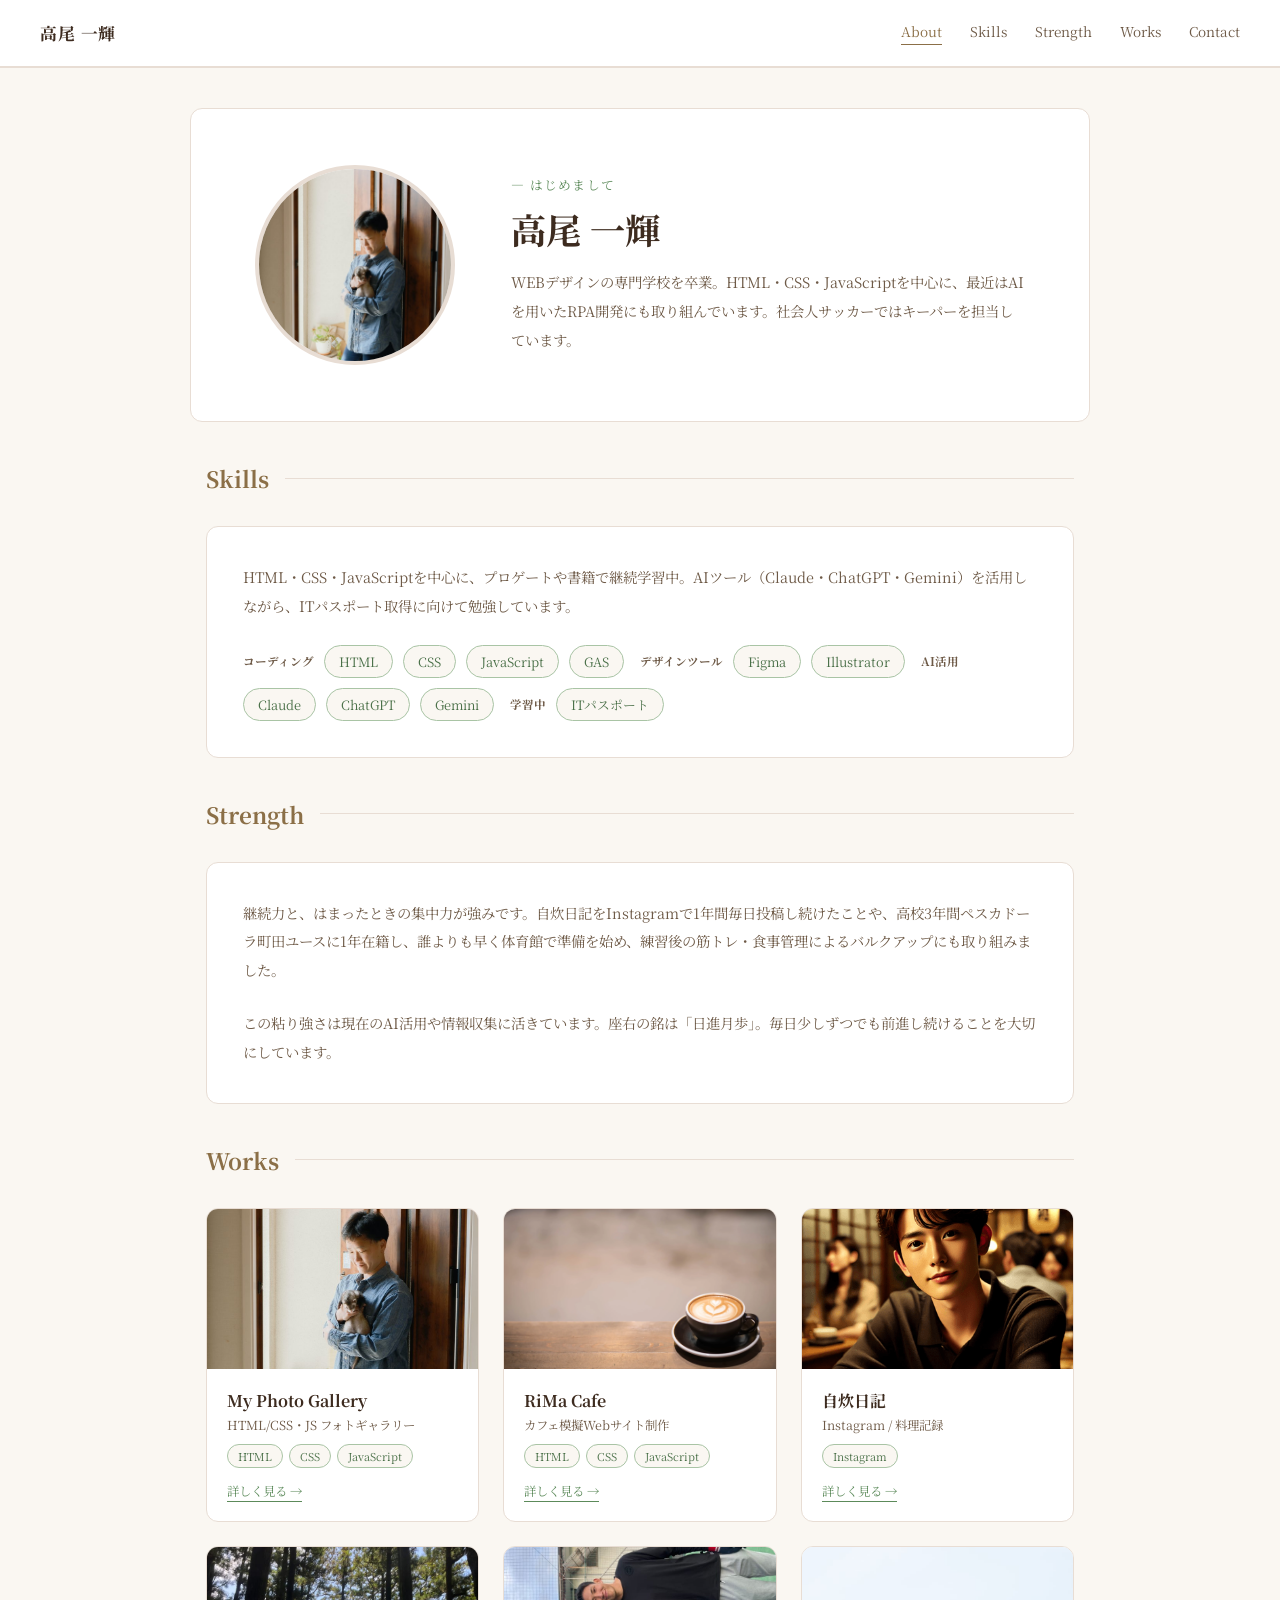
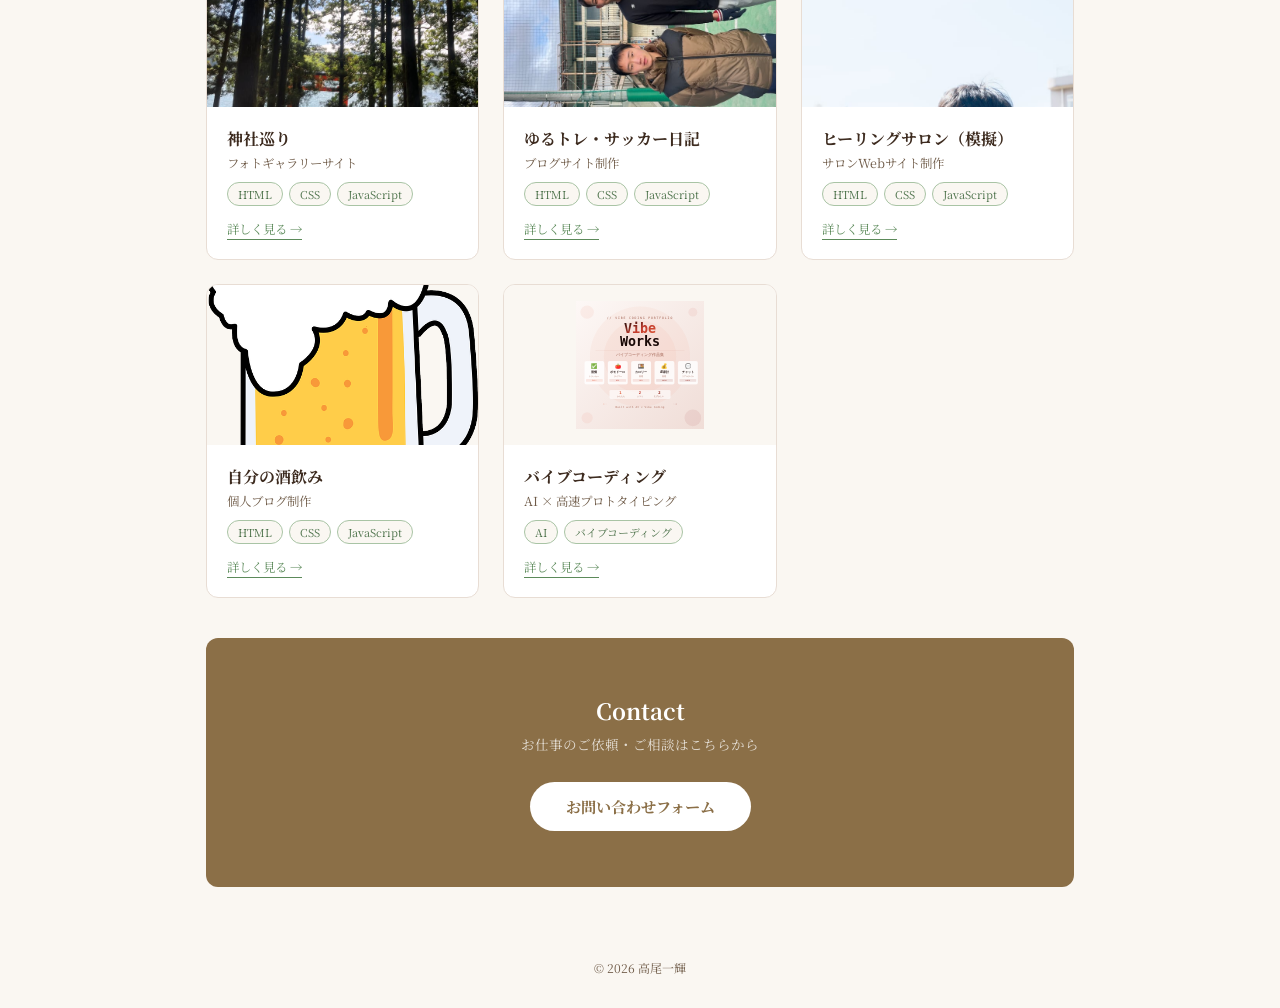
==== commit 1b18115c: "Convert Works section from stacked list to responsive grid The 8 work items were a long vertical lis" ====
--- a/portfolio-b/index.html
+++ b/portfolio-b/index.html
@@ -119,21 +119,24 @@
   }
 
   /* Works */
-  .works-list { display: flex; flex-direction: column; gap: 20px; }
+  .works-grid {
+    display: grid;
+    grid-template-columns: repeat(auto-fill, minmax(260px, 1fr));
+    gap: 24px;
+  }
   .work-card {
     background: var(--surface); border: 1px solid var(--border);
     border-radius: 12px; overflow: hidden;
-    display: flex; align-items: center;
     transition: box-shadow 0.3s, transform 0.3s;
   }
   .work-card:hover { box-shadow: 0 6px 24px rgba(139,111,71,0.16); transform: translateY(-3px); }
   .work-card .thumb {
-    width: 120px; height: 100px; flex-shrink: 0;
+    width: 100%; height: 160px;
     object-fit: cover;
     background: var(--bg);
-    border-right: 1px solid var(--border);
-  }
-  .work-card .card-body { padding: 20px 24px; text-align: left; }
+    display: block;
+  }
+  .work-card .card-body { padding: 20px; text-align: left; }
   .work-card .card-title { font-size: 1rem; font-weight: 700; margin-bottom: 4px; }
   .work-card .card-sub { font-size: 0.78rem; color: var(--sub); margin-bottom: 10px; }
   .card-tags { display: flex; flex-wrap: wrap; gap: 6px; margin-bottom: 10px; }
@@ -218,9 +221,7 @@
     .hamburger { display: block; }
     .hero { flex-direction: column; text-align: center; padding: 40px 24px; gap: 24px; margin: 16px; }
     .hero img { width: 150px; height: 150px; }
-    .work-card { flex-direction: column; align-items: stretch; }
-    .work-card .thumb { width: 100%; height: 160px; border-right: none; border-bottom: 1px solid var(--border); }
-    .work-card .card-body { text-align: center; }
+    .works-grid { grid-template-columns: 1fr; }
   }
 
   /* ===== ロゴスプラッシュ（KAZUKI TAKAO ブランドマーク） =====
@@ -321,7 +322,7 @@
 
 <section id="works">
   <div class="section-header"><h2>Works</h2></div>
-  <div class="works-list">
+  <div class="works-grid">
     <div class="work-card">
       <img class="thumb" loading="lazy" src="images/gallery_sample.jpeg" alt="My Photo Gallery">
       <div class="card-body">
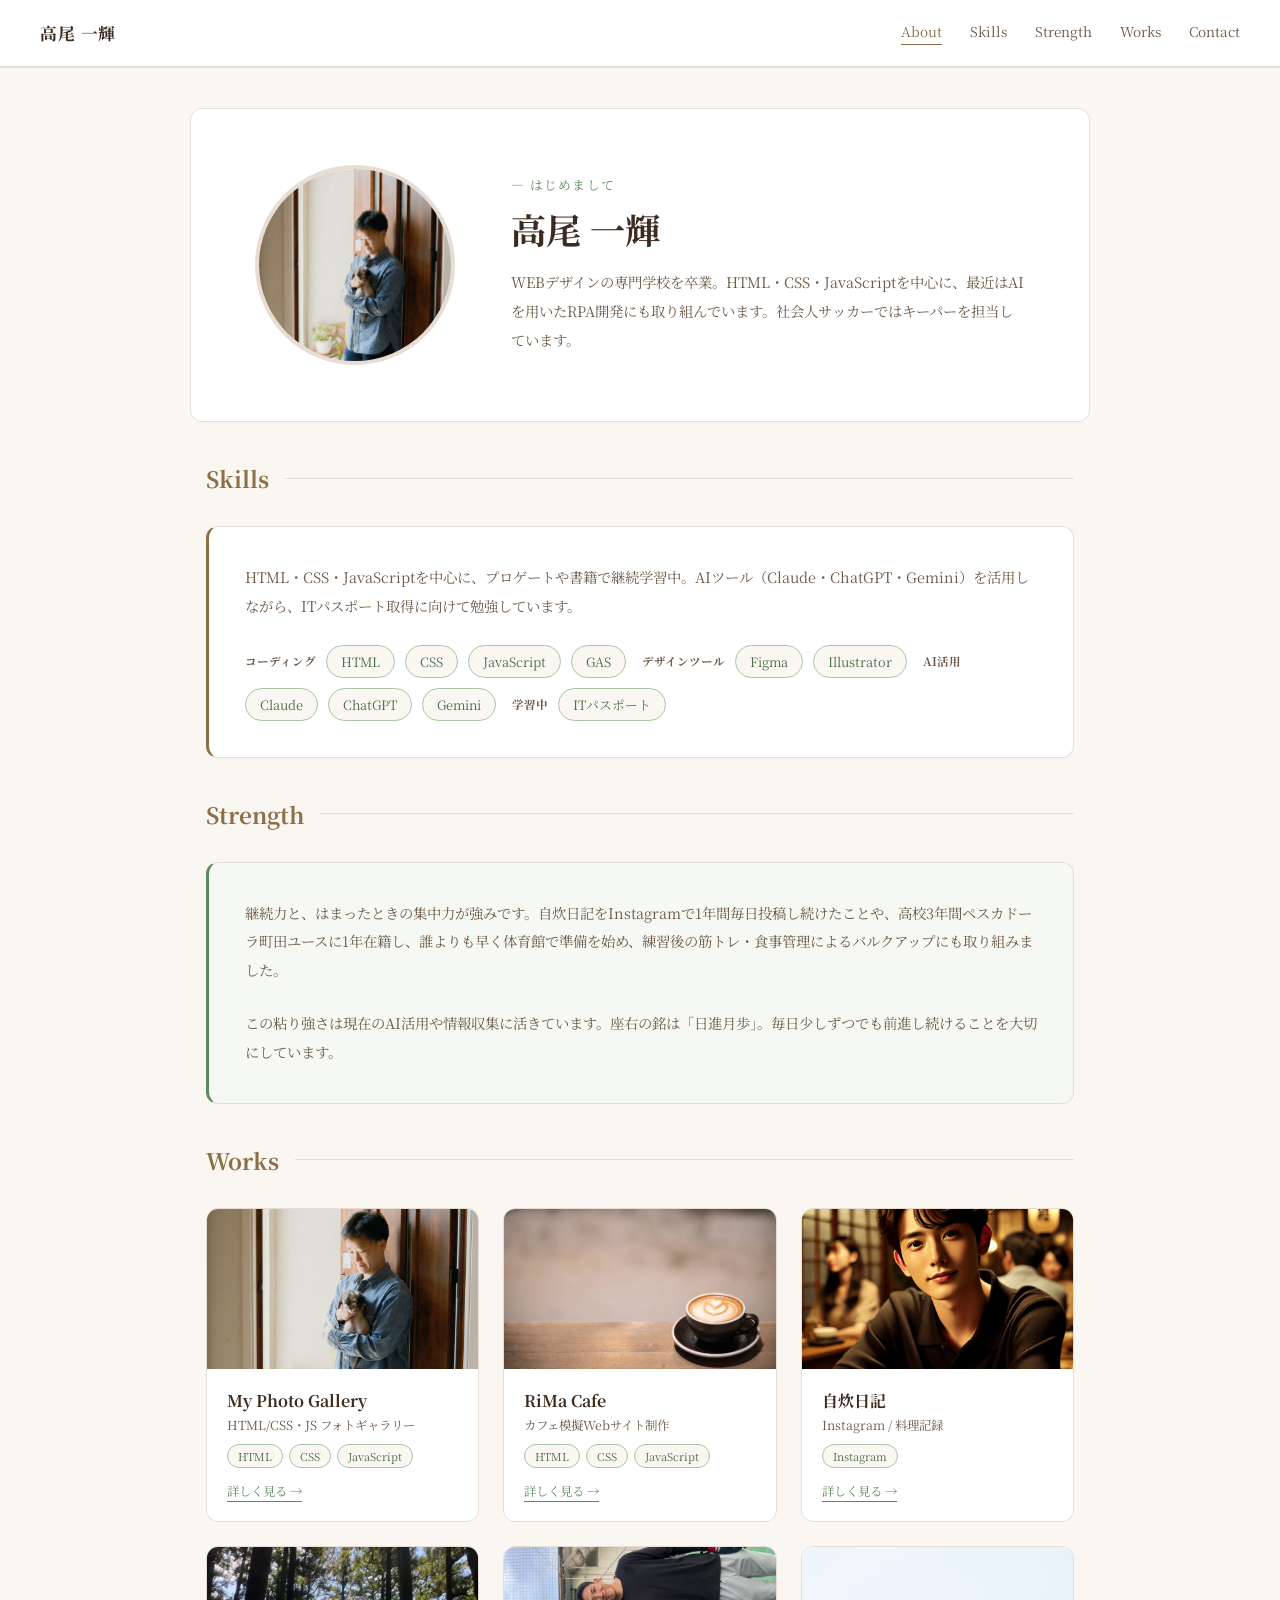
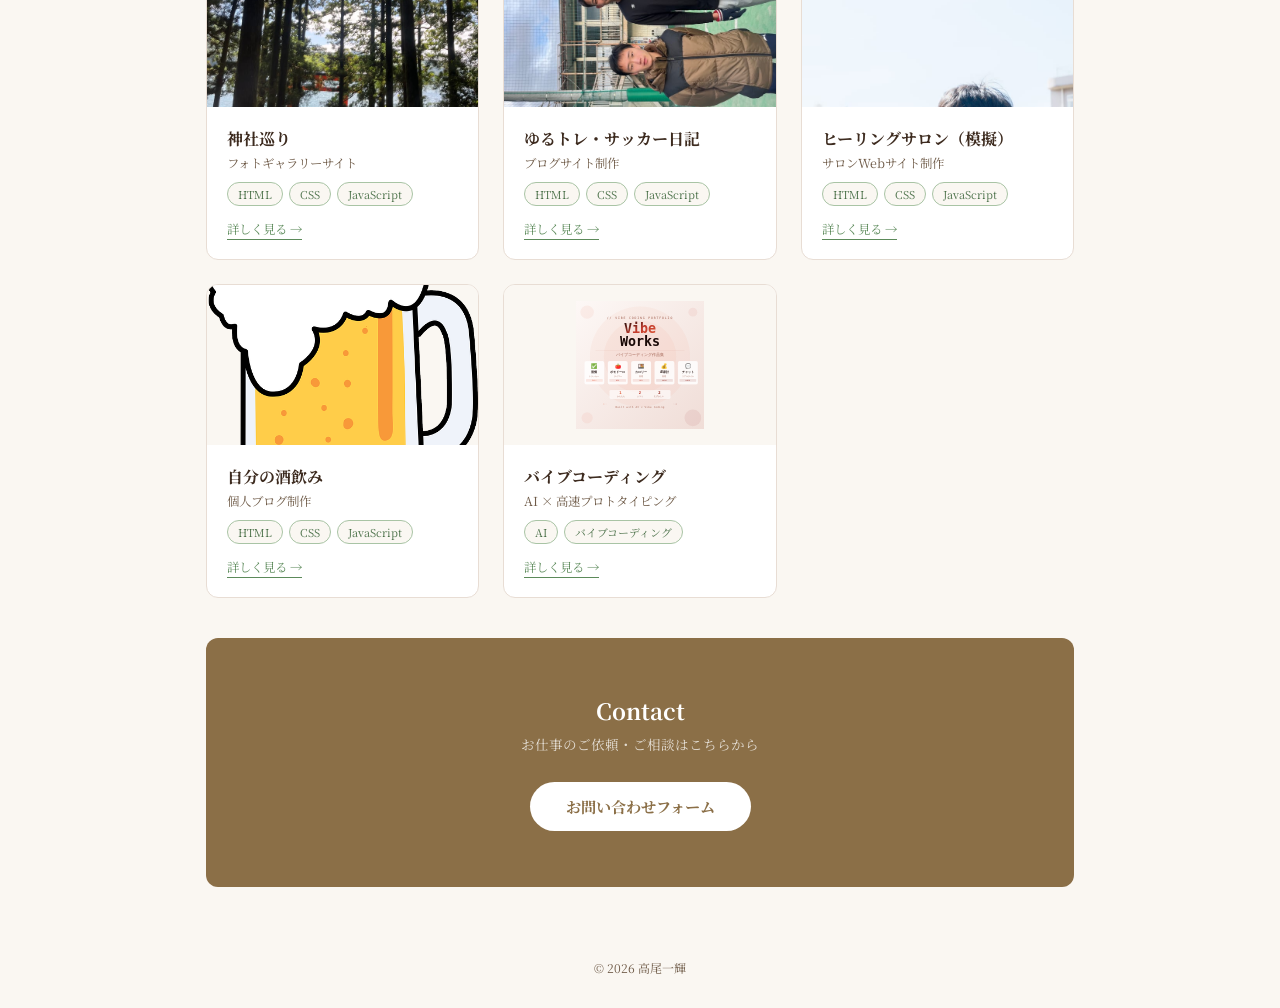
==== commit 4e5b4e16: "Differentiate Strength box from Skills to break section monotony Skills and Strength used the identi" ====
--- a/portfolio-b/index.html
+++ b/portfolio-b/index.html
@@ -155,7 +155,12 @@
   /* Skills / Strength */
   .skills-box {
     background: var(--surface); border: 1px solid var(--border);
+    border-left: 3px solid var(--accent);
     border-radius: 12px; padding: 36px;
+  }
+  /* Strengthは緑系の左ボーダー+淡色背景で、Skillsとの単調な繰り返しを避ける */
+  .skills-box.strength-box {
+    background: #F5F8F3; border-left: 3px solid var(--green);
   }
   .skills-box p { font-size: 0.9rem; line-height: 2; color: var(--sub); margin-bottom: 24px; }
   .skills-box p:last-child { margin-bottom: 0; }
@@ -314,7 +319,7 @@
 
 <section id="strength">
   <div class="section-header"><h2>Strength</h2></div>
-  <div class="skills-box">
+  <div class="skills-box strength-box">
     <p>継続力と、はまったときの集中力が強みです。自炊日記をInstagramで1年間毎日投稿し続けたことや、高校3年間ペスカドーラ町田ユースに1年在籍し、誰よりも早く体育館で準備を始め、練習後の筋トレ・食事管理によるバルクアップにも取り組みました。</p>
     <p>この粘り強さは現在のAI活用や情報収集に活きています。座右の銘は「日進月歩」。毎日少しずつでも前進し続けることを大切にしています。</p>
   </div>
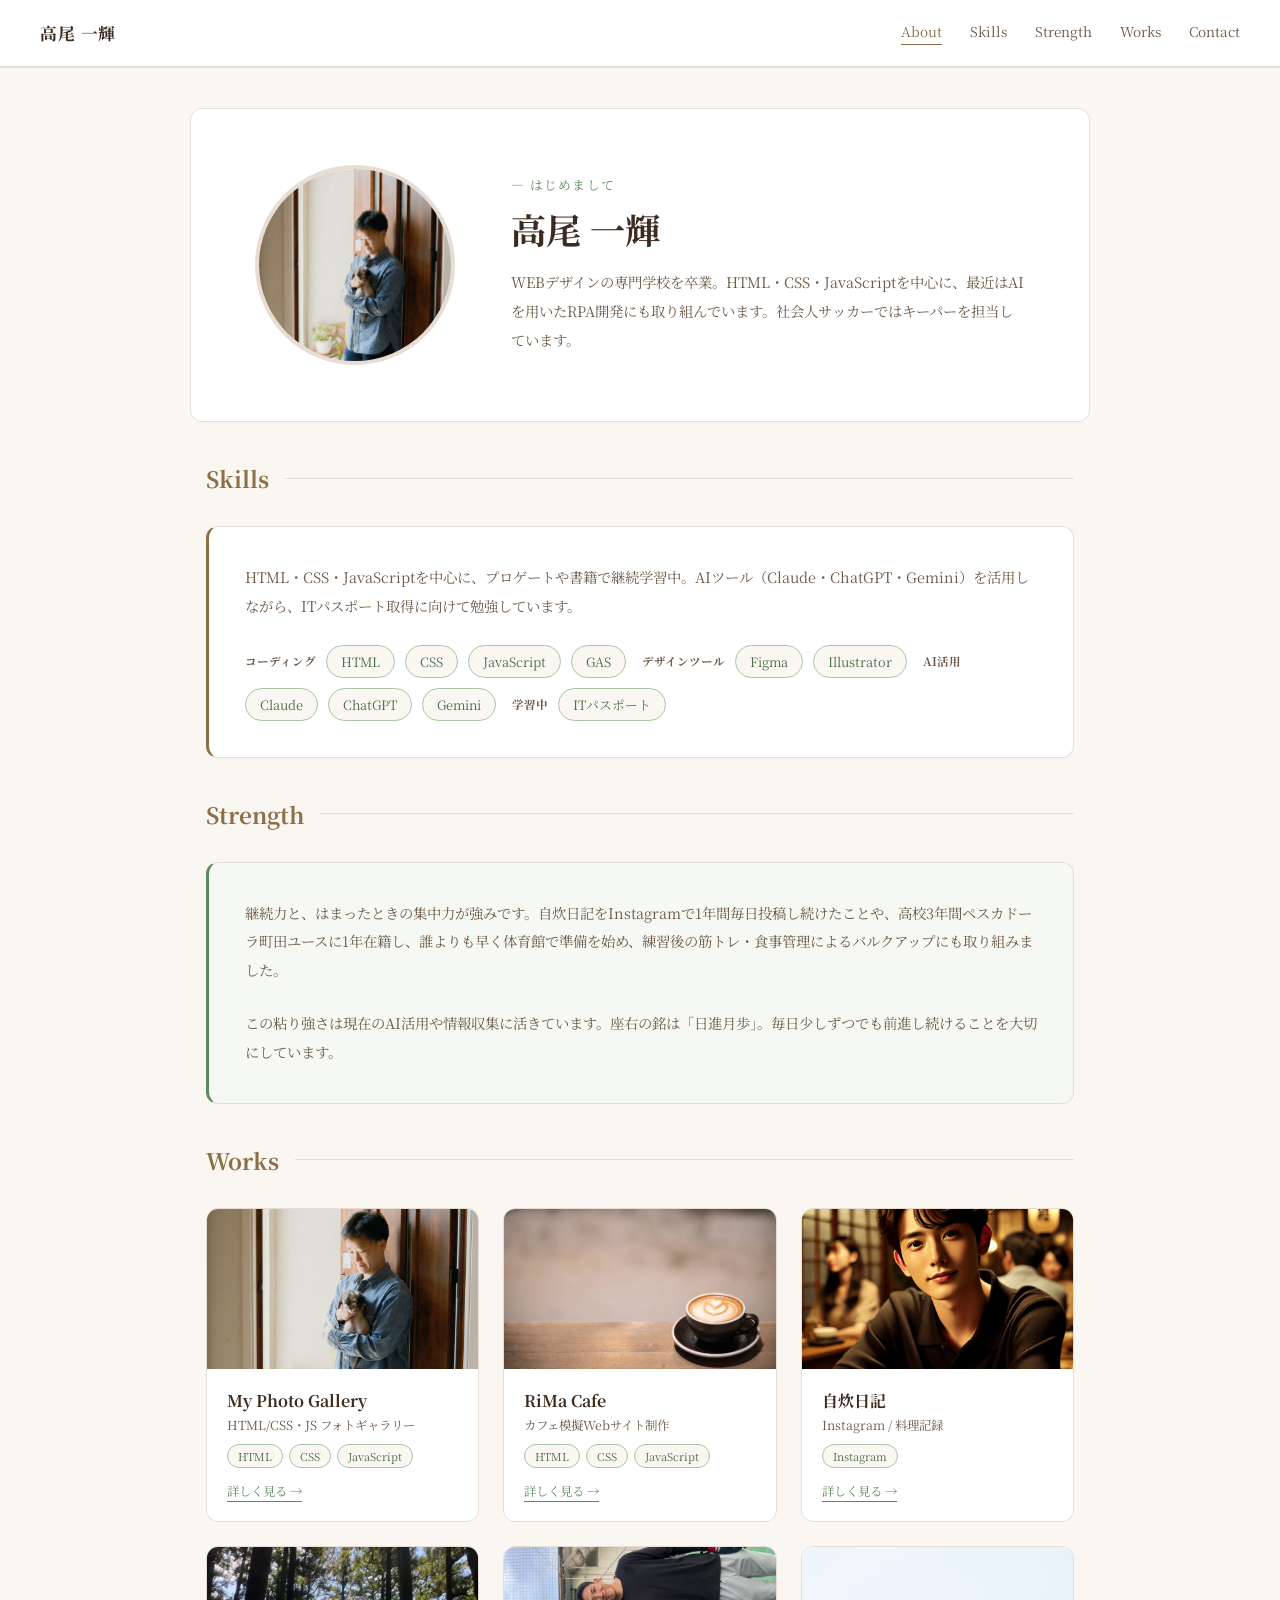
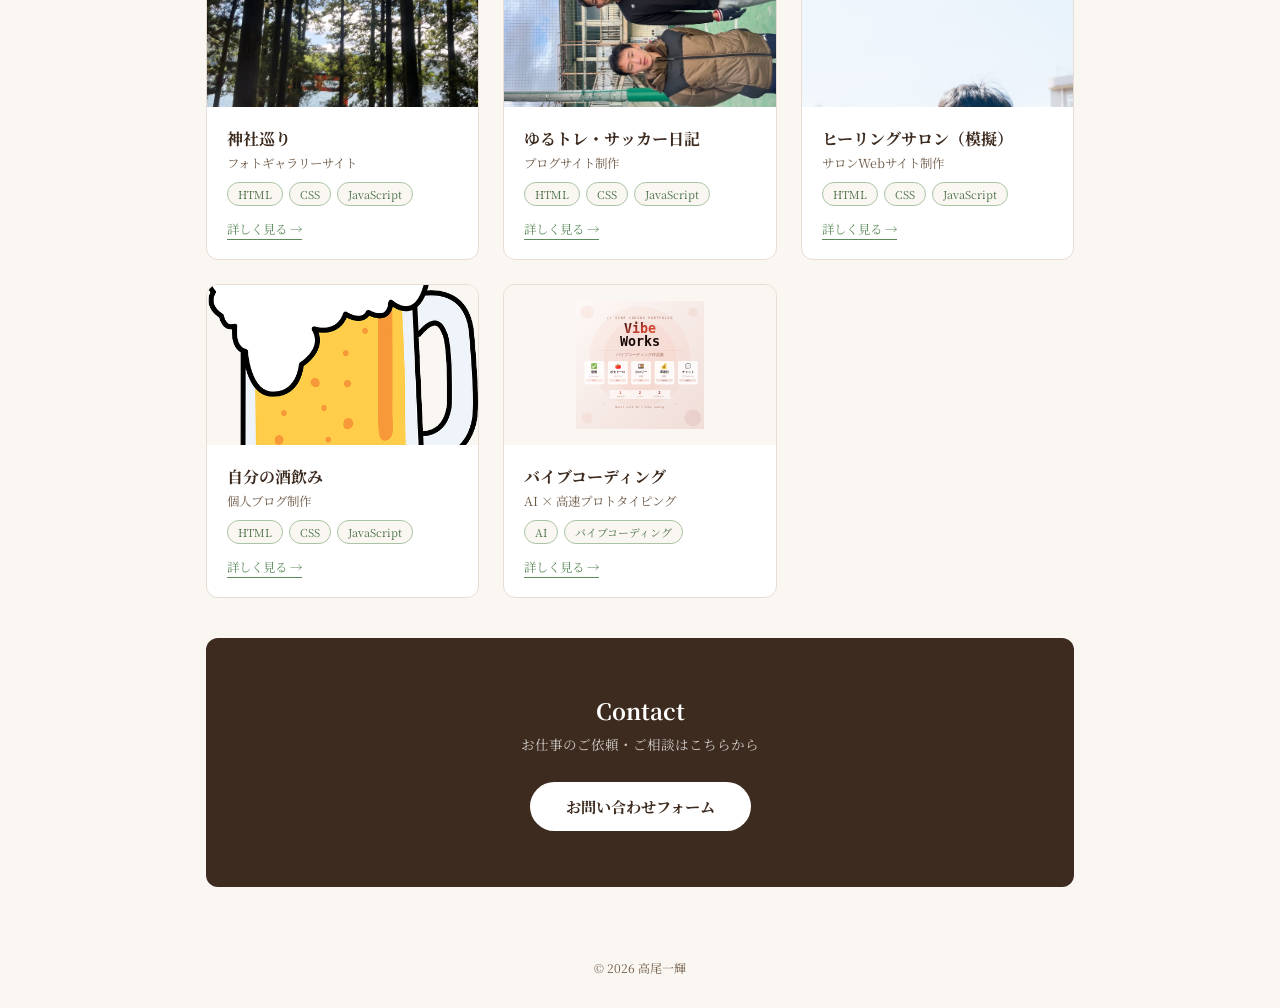
==== commit 958e15cd: "Give Contact a distinct peak color, mute the persistent to-top button --accent was reused everywhere" ====
--- a/portfolio-b/index.html
+++ b/portfolio-b/index.html
@@ -22,7 +22,6 @@
     --text: #3D2B1F;
     --sub: #6E5A47; /* #9C8476はコントラスト不足(3.29〜3.51:1)だったため濃色に(6.1〜6.5:1) */
     --accent: #8B6F47;
-    --light: #C4A882;
     --green: #5C8A5A;
     --green-text: #4A7048; /* タグ文字用：#5C8A5Aは背景とのコントラストが3.75:1でAA未達のため濃色に(5.3:1) */
     --green-light: #A9C4A5;
@@ -173,9 +172,9 @@
     border-radius: 20px; color: var(--green-text);
   }
 
-  /* Contact */
+  /* Contact：最重要のCTAなので、他で多用しているaccentではなく最も濃いtextを使い視覚的な重みを持たせる */
   .contact-box {
-    background: var(--accent);
+    background: var(--text);
     border-radius: 12px; padding: 56px;
     text-align: center; margin-bottom: 40px;
   }
@@ -183,7 +182,7 @@
   .contact-box p { color: rgba(255,255,255,0.75); font-size: 0.85rem; margin-bottom: 28px; }
   .contact-box .contact-btn {
     display: inline-block;
-    background: #fff; color: var(--accent);
+    background: #fff; color: var(--text);
     border: none; border-radius: 30px;
     padding: 14px 36px; font-size: 0.95rem; font-weight: 700;
     font-family: 'Noto Serif JP', serif;
@@ -199,11 +198,11 @@
   .desktop-nav a.current::after { width: 100%; }
   .mobile-nav a.current { color: var(--accent); font-weight: 700; background: var(--bg); }
 
-  /* トップへ戻るボタン */
+  /* トップへ戻るボタン：常時出るUIなのでaccentより控えめなsubにし、accent/textの主張を邪魔しない */
   #to-top {
     position: fixed; right: 24px; bottom: 24px; z-index: 900;
     width: 48px; height: 48px; border: none; border-radius: 50%;
-    background: var(--accent); color: #fff; font-size: 1.2rem; cursor: pointer;
+    background: var(--sub); color: #fff; font-size: 1.2rem; cursor: pointer;
     opacity: 0; visibility: hidden; transform: translateY(12px);
     transition: opacity 0.3s, transform 0.3s, visibility 0.3s;
   }
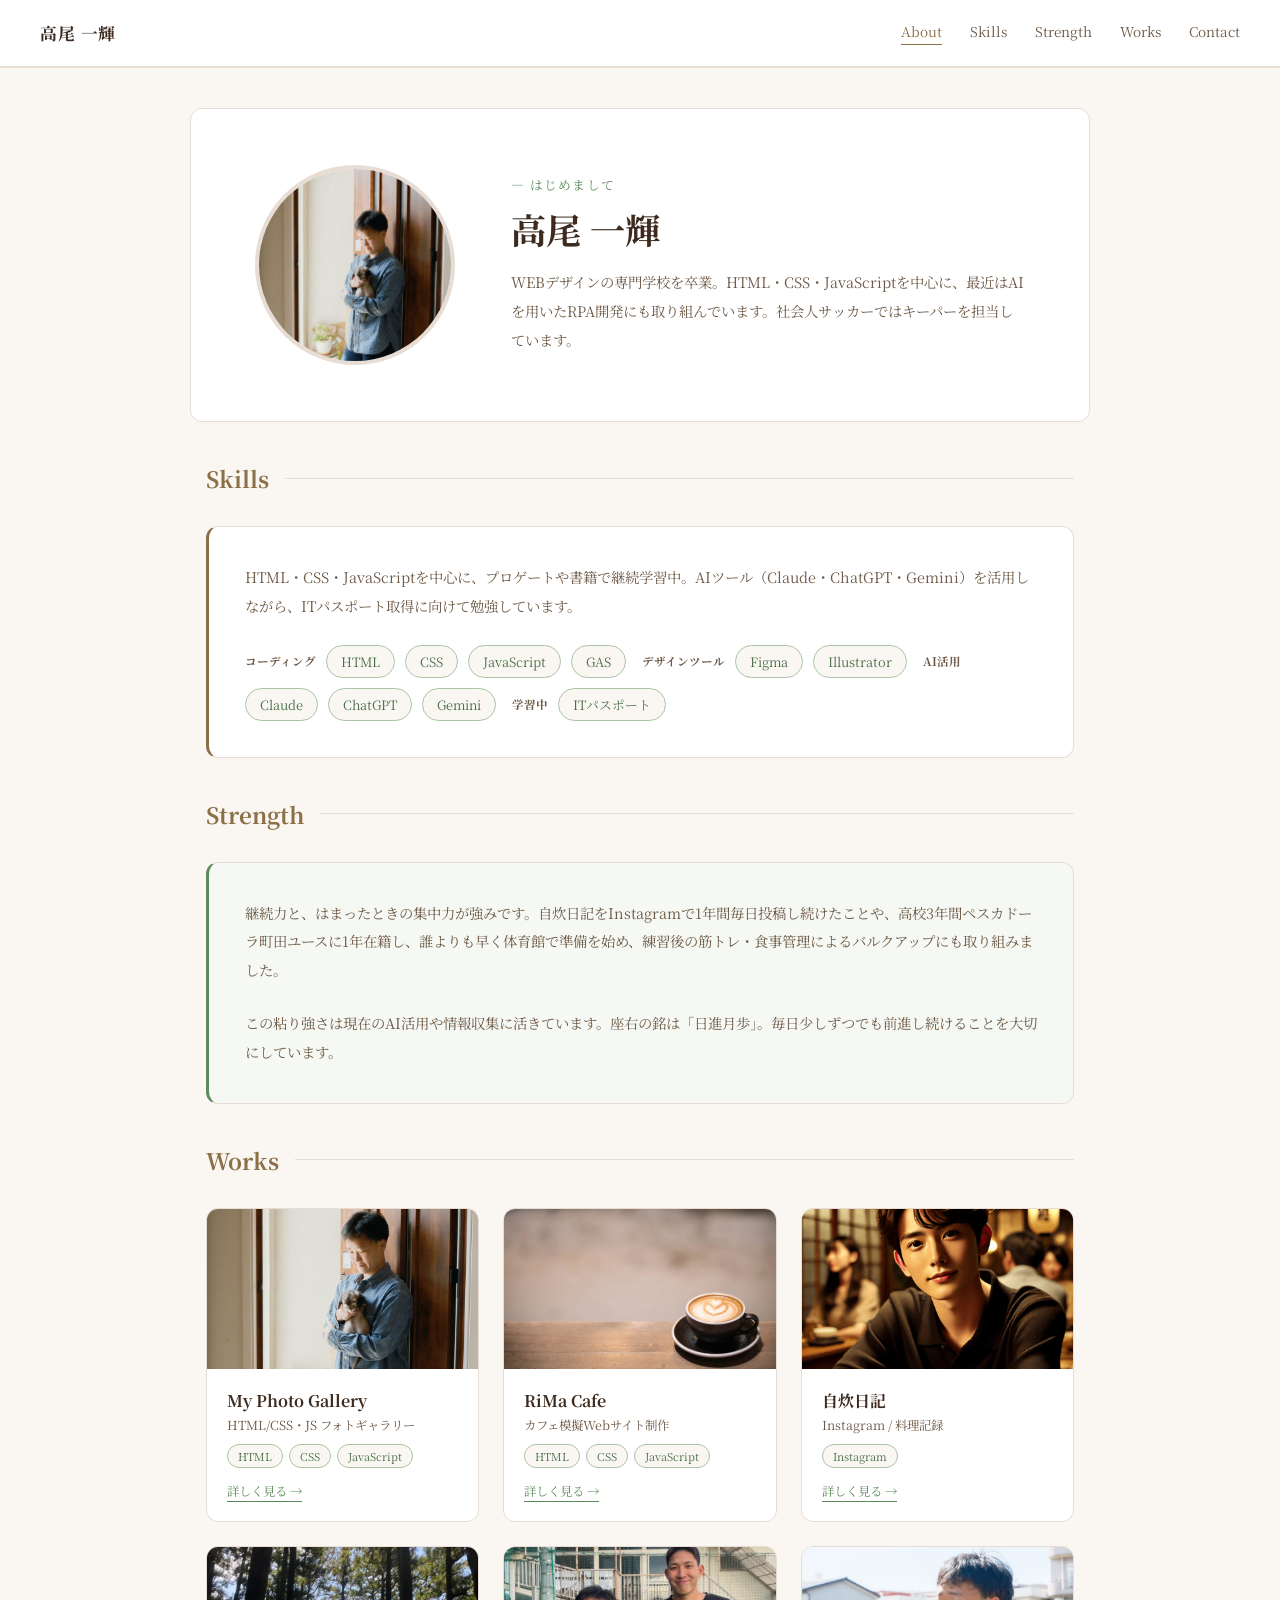
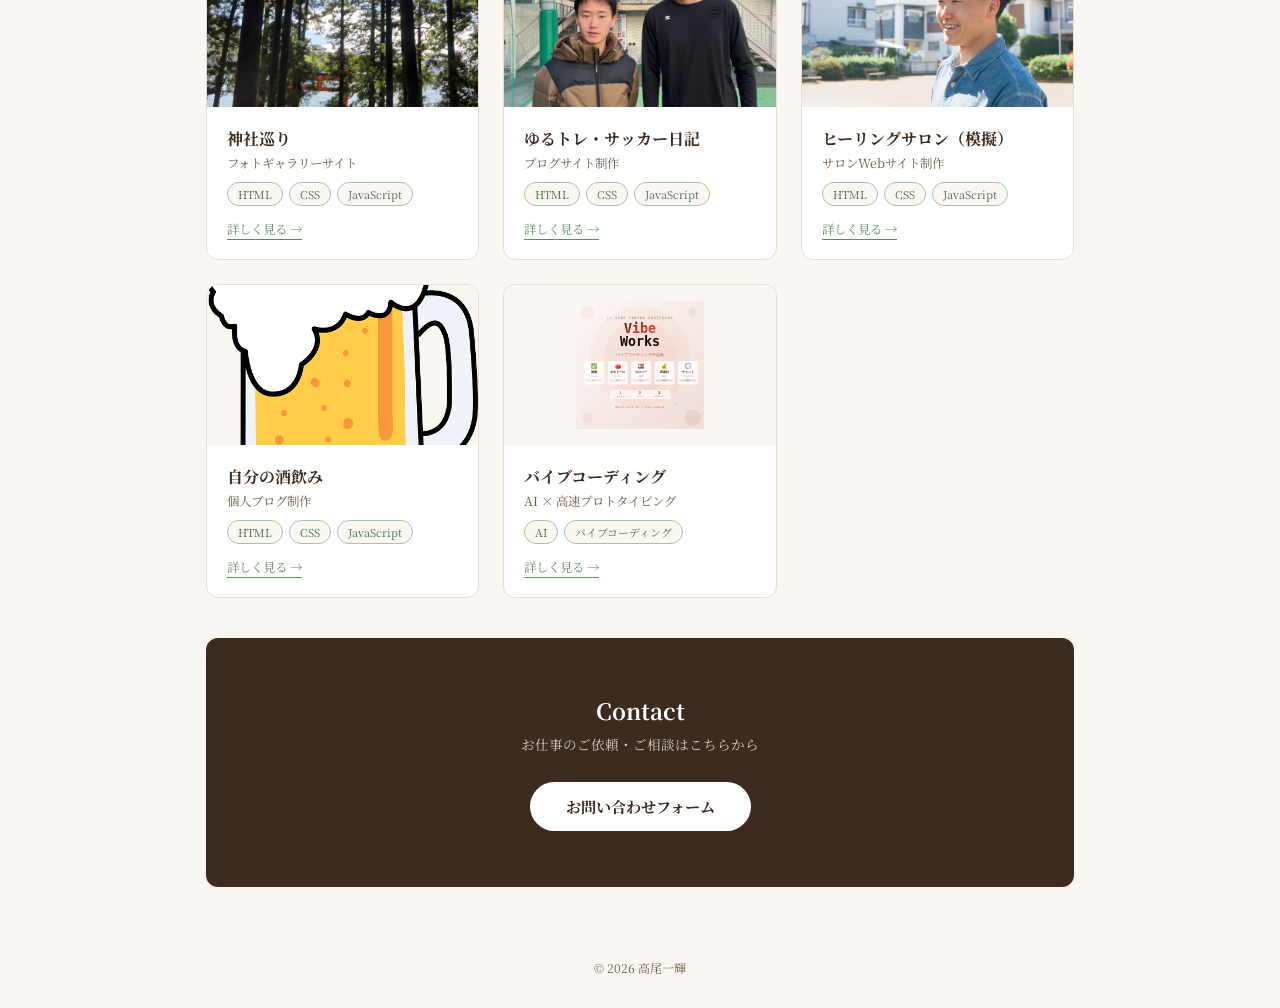
==== commit 87b32366: "Fix heling work-card thumbnail crop showing sky instead of the person object-position was "center 25" ====
--- a/portfolio-b/index.html
+++ b/portfolio-b/index.html
@@ -373,7 +373,7 @@
       </div>
     </div>
     <div class="work-card">
-      <img class="thumb" loading="lazy" src="images/heling_therapist.jpeg" alt="ヒーリングサロン（模擬）" style="object-position: center 25%;">
+      <img class="thumb" loading="lazy" src="images/heling_therapist.jpeg" alt="ヒーリングサロン（模擬）" style="object-position: center 78%;">
       <div class="card-body">
         <div class="card-title">ヒーリングサロン（模擬）</div>
         <div class="card-sub">サロンWebサイト制作</div>
